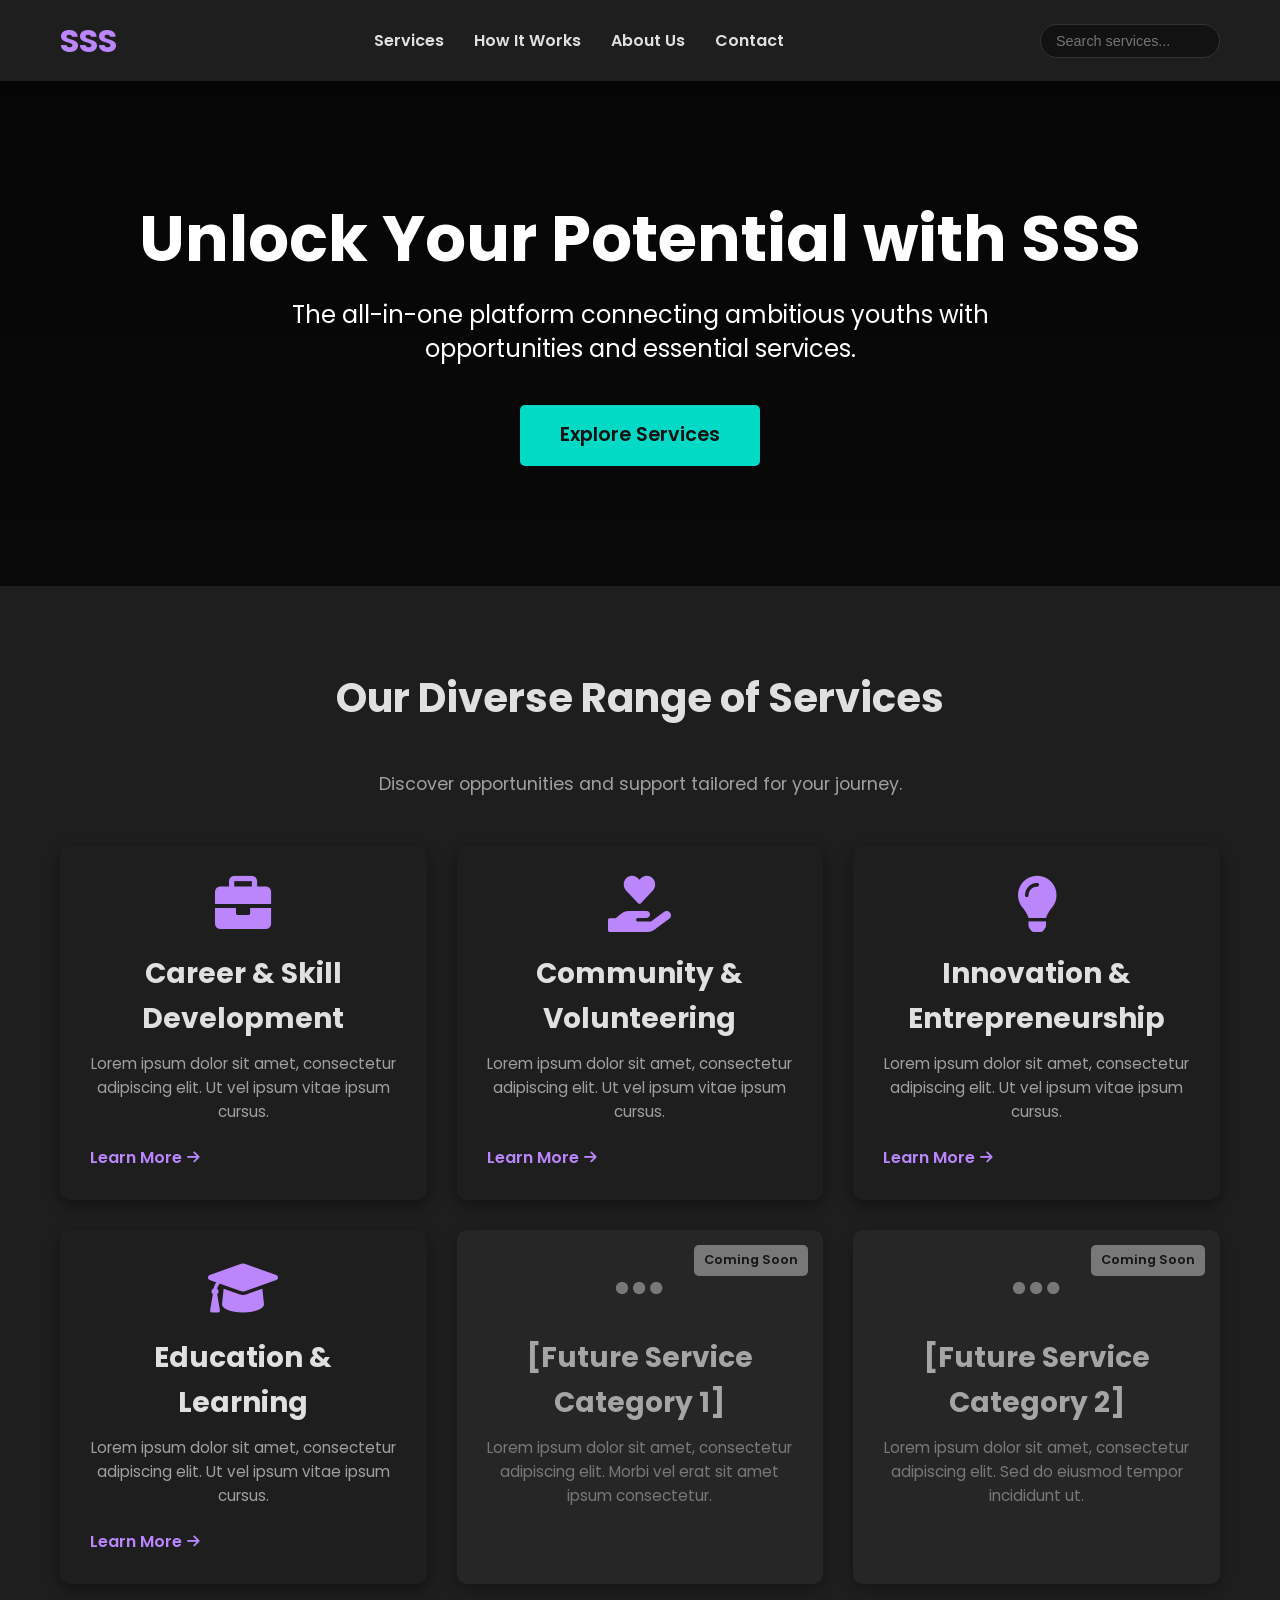
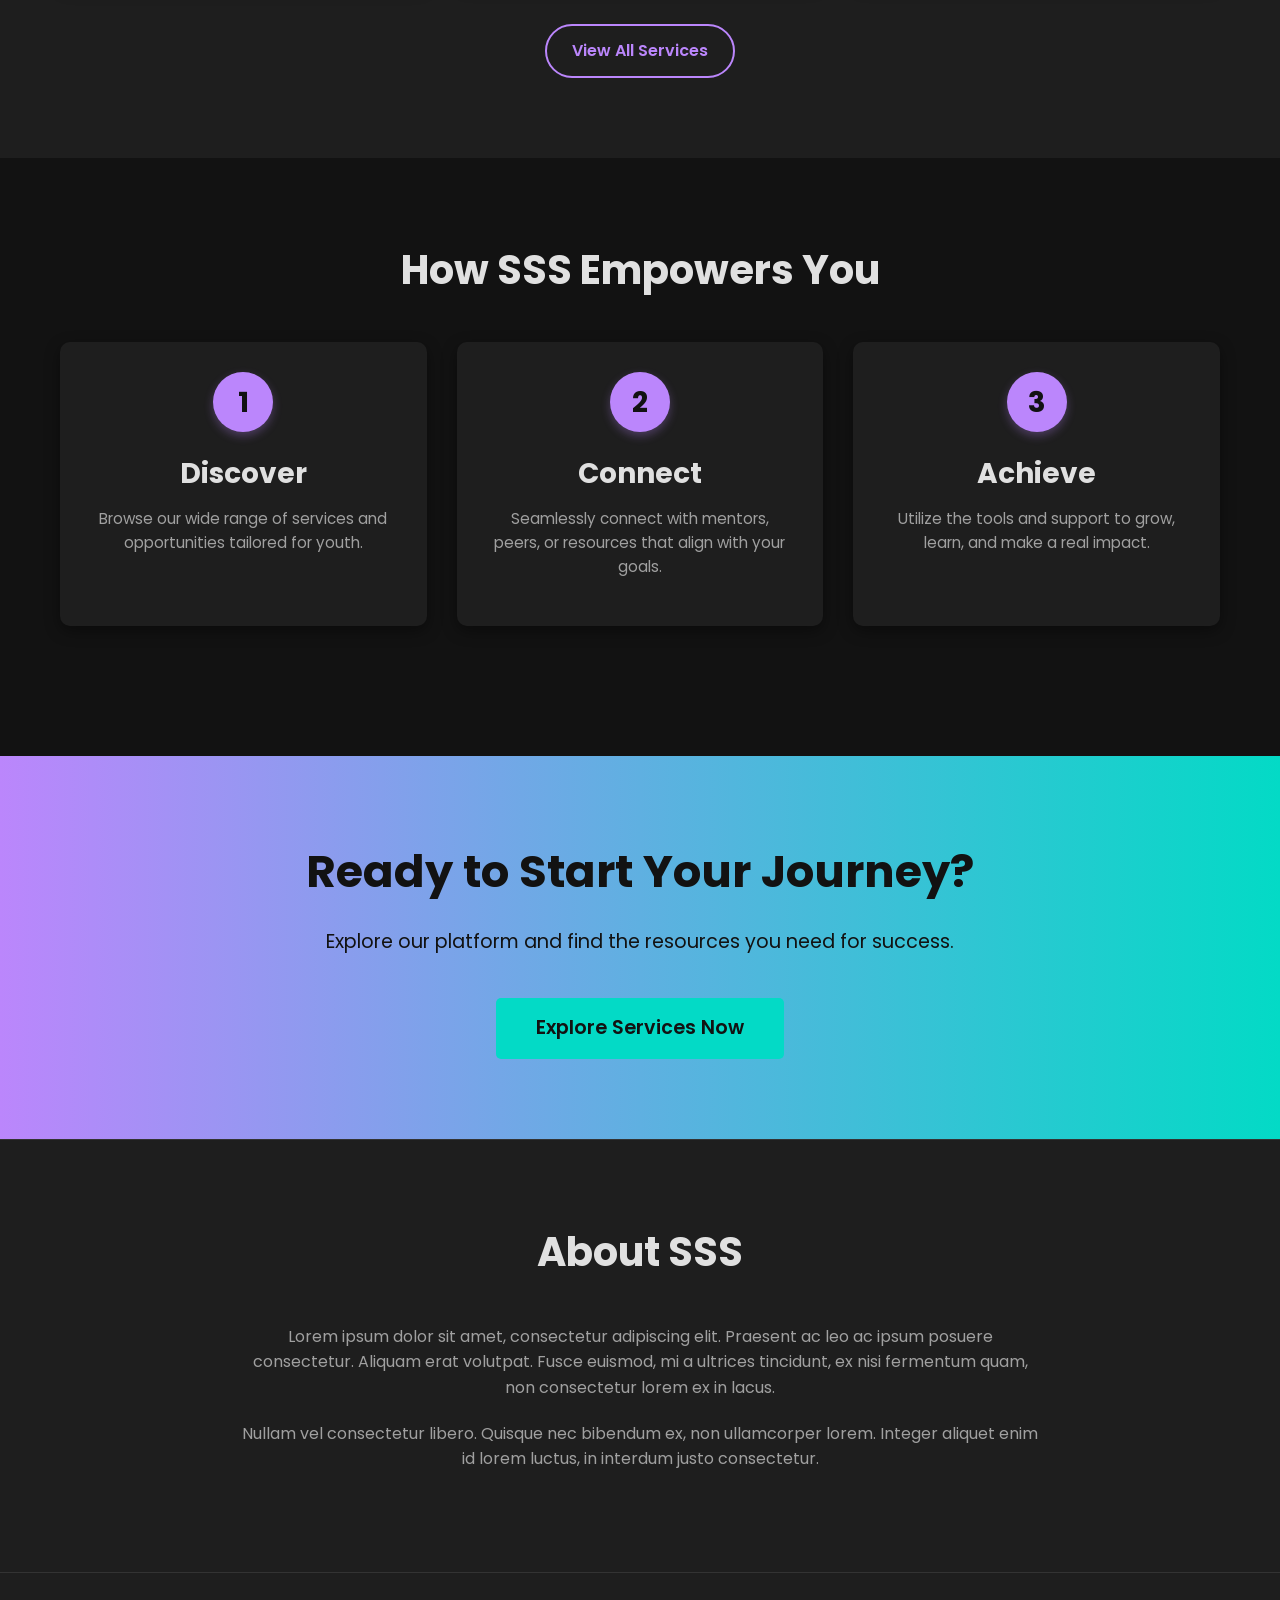
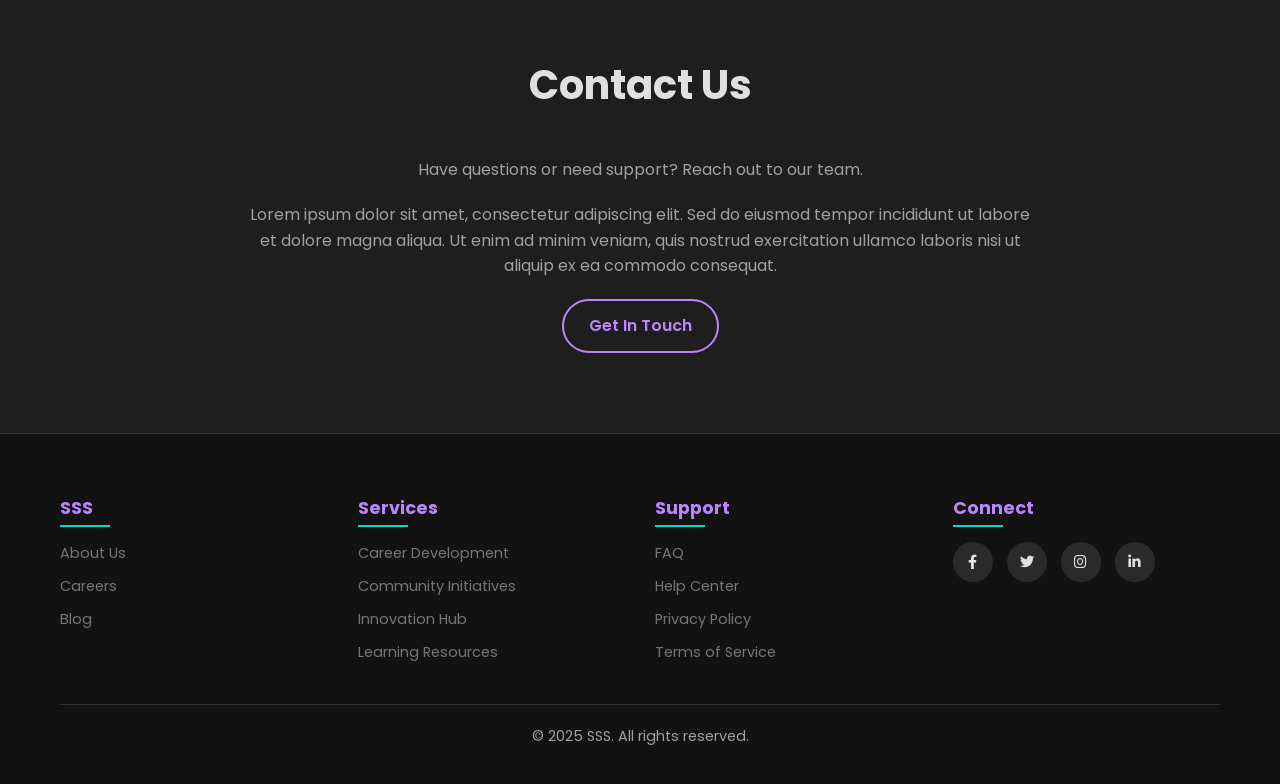
==== docs/index.html @ dde9b0d3 "Update index.html" ====
<!DOCTYPE html>
<html lang="en">
<head>
    <meta charset="UTF-8">
    <meta name="viewport" content="width=device-width, initial-scale=1.0">
    <title>SSS - Empowering Youth, One Service at a Time</title>
    <link href="https://fonts.googleapis.com/css2?family=Poppins:wght@300;400;600;700&display=swap" rel="stylesheet">
    <link rel="stylesheet" href="https://cdnjs.cloudflare.com/ajax/libs/font-awesome/6.0.0-beta3/css/all.min.css">
 
    <style>
   /* Basic Resets & Typography */
:root {
    /* Dark Theme Colors */
    --primary-color: #bb86fc; /* A vibrant, light purple for accents/interactivity */
    --secondary-color: #03dac6; /* A contrasting teal for secondary accents */
    --background-color: #121212; /* Very dark grey for background */
    --surface-color: #1e1e1e;   /* Slightly lighter dark grey for cards/sections */
    --text-color: #e0e0e0;     /* Light grey for main text */
    --light-text-color: #a0a0a0; /* Muted grey for secondary text */
    --border-color: #333333;    /* Darker grey for borders */
    --shadow-color: rgba(0, 0, 0, 0.4); /* More pronounced shadow on dark background */
    --white-color: #ffffff;    /* Pure white (used sparingly for contrast) */

    --hover-effect: translateY(-3px);
}

* {
    margin: 0;
    padding: 0;
    box-sizing: border-box;
}

body {
    font-family: 'Poppins', sans-serif;
    line-height: 1.6;
    color: var(--text-color);
    background-color: var(--background-color);
    overflow-x: hidden; /* Prevent horizontal scroll */
}

.container {
    max-width: 1200px;
    margin: 0 auto;
    padding: 0 20px;
}

a {
    text-decoration: none;
    color: var(--primary-color);
    transition: color 0.3s ease;
}

a:hover {
    color: var(--secondary-color);
}

ul {
    list-style: none;
}

h1, h2, h3 {
    margin-bottom: 1rem;
    font-weight: 700;
}

h1 {
    font-size: 3.5rem;
    line-height: 1.2;
    color: var(--white-color); /* Hero title remains white for strong contrast */
}

h2 {
    font-size: 2.5rem;
    text-align: center;
    margin-bottom: 2.5rem;
    color: var(--text-color);
}

h3 {
    font-size: 1.75rem;
}

p {
    margin-bottom: 1rem;
}

.section-description {
    text-align: center;
    max-width: 700px;
    margin: 0 auto 3rem auto;
    color: var(--light-text-color);
    font-size: 1.1rem;
}

.text-center {
    text-align: center;
}

/* Buttons */
.btn {
    display: inline-block;
    padding: 12px 25px;
    border-radius: 50px;
    font-weight: 600;
    text-align: center;
    transition: all 0.3s ease;
    cursor: pointer;
    border: none;
}

.btn-primary {
    background-color: var(--primary-color);
    color: var(--background-color); /* Text should be dark on primary */
}

.btn-primary:hover {
    background-color: #a46de5; /* Slightly darker primary on hover */
    color: var(--background-color);
}

.btn-secondary {
    background-color: transparent; /* Transparent background */
    color: var(--primary-color);
    border: 2px solid var(--primary-color);
}

.btn-secondary:hover {
    background-color: var(--primary-color);
    color: var(--background-color);
}

.btn-hero {
    padding: 15px 40px;
    font-size: 1.2rem;
    background-color: var(--secondary-color); /* Use secondary accent for hero */
    color: var(--background-color);
    border-radius: 5px; /* Slightly less rounded for hero */
}

.btn-hero:hover {
    background-color: #02c3b0; /* Darker secondary on hover */
    color: var(--background-color);
}

/* Header */
.main-header {
    background-color: var(--surface-color); /* Dark surface for header */
    padding: 15px 0;
    box-shadow: 0 2px 10px var(--shadow-color);
    position: sticky;
    top: 0;
    z-index: 1000;
}

.main-header .container {
    display: flex;
    justify-content: space-between;
    align-items: center;
    flex-wrap: wrap; /* Allow wrapping for mobile */
}

.logo {
    font-size: 2rem;
    font-weight: 700;
    color: var(--primary-color);
}

.main-nav ul {
    display: flex;
    gap: 30px;
}

.main-nav a {
    color: var(--text-color);
    font-weight: 600;
    padding: 5px 0;
    position: relative;
}

.main-nav a::after {
    content: '';
    position: absolute;
    left: 0;
    bottom: -5px;
    width: 0;
    height: 2px;
    background-color: var(--primary-color);
    transition: width 0.3s ease;
}

.main-nav a:hover::after {
    width: 100%;
}

.header-actions {
    display: flex;
    align-items: center;
    gap: 15px;
}

.header-actions input[type="search"] {
    padding: 8px 15px;
    border: 1px solid var(--border-color);
    border-radius: 50px;
    font-size: 0.9rem;
    width: 180px;
    background-color: var(--background-color); /* Dark input background */
    color: var(--text-color); /* Light text color */
    transition: width 0.3s ease;
}

.header-actions input[type="search"]:focus {
    width: 220px;
    outline: none;
    border-color: var(--primary-color);
}

.menu-toggle {
    display: none; /* Hidden on desktop */
    background: none;
    border: none;
    font-size: 1.8rem;
    color: var(--text-color);
    cursor: pointer;
}

/* Hero Section */
.hero-section {
    /* Using darker gradient for dark theme */
    background: linear-gradient(rgba(0, 0, 0, 0.7), rgba(0, 0, 0, 0.5)), url('https://via.placeholder.com/1600x800/212121/e0e0e0?text=Empower+Youth') no-repeat center center/cover;
    color: var(--white-color);
    text-align: center;
    padding: 120px 20px;
    min-height: 500px;
    display: flex;
    align-items: center;
    justify-content: center;
}

.hero-section h1 {
    font-size: 4rem;
    margin-bottom: 20px;
}

.hero-section .tagline {
    font-size: 1.5rem;
    max-width: 800px;
    margin: 0 auto 40px auto;
    line-height: 1.4;
}

/* General Section Styling */
section {
    padding: 80px 0;
}

section:nth-child(even) {
    background-color: var(--surface-color); /* Use surface color for alternating sections */
}

/* Services Overview */
.services-overview .service-grid {
    display: grid;
    grid-template-columns: repeat(auto-fit, minmax(300px, 1fr));
    gap: 30px;
    margin-bottom: 40px;
}

.service-card {
    background-color: var(--surface-color); /* Card background */
    padding: 30px;
    border-radius: 10px;
    box-shadow: 0 5px 15px var(--shadow-color);
    text-align: center;
    transition: transform 0.3s ease, box-shadow 0.3s ease;
    display: flex;
    flex-direction: column;
    justify-content: space-between;
}

.service-card:hover {
    transform: var(--hover-effect);
    box-shadow: 0 8px 20px rgba(0, 0, 0, 0.6); /* Darker shadow on hover */
}

.service-icon {
    font-size: 3.5rem;
    color: var(--primary-color); /* Icons use primary color */
    margin-bottom: 20px;
}

.service-card h3 {
    margin-bottom: 10px;
    color: var(--text-color);
}

.service-card p {
    color: var(--light-text-color);
    font-size: 0.95rem;
    flex-grow: 1; /* Allows paragraphs to take equal space */
    margin-bottom: 20px;
}

.service-card .learn-more {
    font-weight: 600;
    display: inline-flex;
    align-items: center;
    gap: 5px;
}

.service-card .learn-more i {
    font-size: 0.9em;
    transition: transform 0.3s ease;
}

.service-card .learn-more:hover i {
    transform: translateX(5px);
}

.service-card.coming-soon {
    opacity: 0.7;
    background-color: #2a2a2a; /* Slightly different dark background for coming soon */
    position: relative;
    overflow: hidden;
}

.service-card.coming-soon .status {
    position: absolute;
    top: 15px;
    right: 15px;
    background-color: var(--light-text-color); /* Muted status color */
    color: var(--background-color);
    padding: 5px 10px;
    border-radius: 5px;
    font-size: 0.8rem;
    font-weight: 600;
}

.service-card.coming-soon .service-icon {
    color: var(--light-text-color); /* Muted icon for coming soon */
}

.service-card.coming-soon .learn-more {
    pointer-events: none; /* Disable click */
    opacity: 0.5;
}


/* How It Works */
.how-it-works .steps-grid {
    display: grid;
    grid-template-columns: repeat(auto-fit, minmax(280px, 1fr));
    gap: 30px;
    margin-top: 2rem;
}

.step-card {
    background-color: var(--surface-color); /* Card background */
    padding: 30px;
    border-radius: 10px;
    box-shadow: 0 5px 15px var(--shadow-color);
    text-align: center;
    transition: transform 0.3s ease;
}

.step-card:hover {
    transform: var(--hover-effect);
}

.step-number {
    width: 60px;
    height: 60px;
    background-color: var(--primary-color);
    color: var(--background-color); /* Number text is dark on primary */
    border-radius: 50%;
    display: flex;
    justify-content: center;
    align-items: center;
    font-size: 1.8rem;
    font-weight: 700;
    margin: 0 auto 20px auto;
    box-shadow: 0 4px 10px rgba(187, 134, 252, 0.3); /* Shadow based on primary color */
}

.step-card h3 {
    color: var(--text-color);
    margin-bottom: 10px;
}

.step-card p {
    color: var(--light-text-color);
    font-size: 0.95rem;
}

/* Call to Action Banner */
.call-to-action-banner {
    /* Gradient blend with primary and secondary accents */
    background: linear-gradient(to right, var(--primary-color), var(--secondary-color));
    color: var(--background-color); /* Text is dark on bright gradient */
    text-align: center;
    padding: 80px 20px;
    margin-top: 50px;
}

.call-to-action-banner h2 {
    color: var(--background-color); /* Headings are dark for contrast */
    font-size: 2.8rem;
    margin-bottom: 20px;
}

.call-to-action-banner p {
    font-size: 1.2rem;
    max-width: 700px;
    margin: 0 auto 40px auto;
}

/* Placeholder Sections */
.placeholder-section {
    padding: 80px 0;
    text-align: center;
    background-color: var(--surface-color); /* Use surface color for sections */
    border-top: 1px solid var(--border-color);
}

.placeholder-section h2 {
    color: var(--text-color);
}

.placeholder-section p {
    max-width: 800px;
    margin: 0 auto 20px auto;
    color: var(--light-text-color);
}

/* Footer */
.main-footer {
    background-color: var(--background-color); /* Dark background for footer */
    color: var(--light-text-color);
    padding: 60px 0 20px 0;
    font-size: 0.9rem;
    border-top: 1px solid var(--border-color);
}

.main-footer .footer-links {
    display: grid;
    grid-template-columns: repeat(auto-fit, minmax(200px, 1fr));
    gap: 30px;
    margin-bottom: 40px;
}

.footer-col h4 {
    font-size: 1.1rem;
    margin-bottom: 20px;
    color: var(--primary-color); /* Footer headings use primary color */
    position: relative;
}

.footer-col h4::before {
    content: '';
    position: absolute;
    left: 0;
    bottom: -5px;
    height: 2px;
    width: 50px;
    background-color: var(--secondary-color); /* Underline uses secondary color */
}

.footer-col ul li:not(:last-child) {
    margin-bottom: 10px;
}

.footer-col ul a {
    color: var(--light-text-color);
    opacity: 0.7;
    transition: opacity 0.3s ease;
}

.footer-col ul a:hover {
    opacity: 1;
    color: var(--primary-color); /* Links light up on hover */
}

.social-icons a {
    display: inline-block;
    width: 40px;
    height: 40px;
    background-color: rgba(255, 255, 255, 0.1); /* Subtle transparent background */
    margin: 0 10px 10px 0;
    text-align: center;
    line-height: 40px;
    border-radius: 50%;
    color: var(--text-color);
    transition: all 0.3s ease;
}

.social-icons a:hover {
    background-color: var(--primary-color); /* Primary color on social icon hover */
    color: var(--background-color);
}

.footer-bottom {
    text-align: center;
    padding-top: 20px;
    border-top: 1px solid var(--border-color);
    color: var(--light-text-color);
}

/* --- LOADER AND LAZY LOADING CSS --- */

/* Loader Overlay */
#loader-overlay {
    position: fixed;
    top: 0;
    left: 0;
    width: 100%;
    height: 100%;
    background-color: var(--background-color); /* Loader background matches site background */
    display: flex;
    justify-content: center;
    align-items: center;
    z-index: 9999; /* Ensure it's on top of everything */
    transition: opacity 0.5s ease-out, visibility 0.5s ease-out;
    opacity: 1;
    visibility: visible;
}

#loader-overlay.hidden {
    opacity: 0;
    visibility: hidden;
    pointer-events: none; /* Allows clicks through once hidden */
}

/* Loader Animation (Spinner) */
.spinner {
    border: 8px solid rgba(255, 255, 255, 0.1); /* Lighter border for dark theme */
    border-left-color: var(--primary-color); /* Use primary color for spinner */
    border-radius: 50%;
    width: 60px;
    height: 60px;
    animation: spin 1.2s linear infinite;
}

@keyframes spin {
    0% { transform: rotate(0deg); }
    100% { transform: rotate(360deg); }
}

/* Initial Hide for Content (revealed by JS after loader) */
body.loading #main-content {
    opacity: 0;
    transition: opacity 0.5s ease-in;
}

body:not(.loading) #main-content {
    opacity: 1;
}

/* Lazy Load Styling for Images (if you add images later) */
img:not(.lazy-loaded) {
    filter: blur(5px) brightness(0.7); /* Optional: blur and slightly dim for dark theme */
    transition: filter 0.5s ease-in;
}

img.lazy-loaded {
    filter: blur(0) brightness(1);
}

/* --- GOOD ANIMATIONS --- */

/* 1. Subtle Fade-In on Scroll (or when element appears) */
.fade-in-element {
    opacity: 0;
    transform: translateY(20px);
    transition: opacity 0.6s ease-out, transform 0.6s ease-out;
}

.fade-in-element.fade-in-visible {
    opacity: 1;
    transform: translateY(0);
}

/* 2. Button Hover Effect (Slight Pop/Scale) */
.btn {
    transition: transform 0.2s ease-out, box-shadow 0.2s ease-out;
}

.btn:hover {
    transform: translateY(-2px) scale(1.02); /* Lifts slightly and scales a bit */
    box-shadow: 0 4px 8px var(--shadow-color); /* Uses theme shadow */
}

/* 3. Card Hover Effect (Lift and Shadow) */
.service-card, .step-card {
    transition: transform 0.3s ease-out, box-shadow 0.3s ease-out;
}

.service-card:hover, .step-card:hover {
    transform: translateY(-5px); /* Lifts the card up */
    box-shadow: 0 10px 20px rgba(0, 0, 0, 0.6); /* More pronounced shadow */
}

/* 4. Text Highlight/Underline on Hover for Nav Links */
.main-nav a {
    position: relative; /* Needed for pseudo-elements */
    overflow: hidden; /* Ensures the underline grows from the inside */
    transition: color 0.3s ease; /* Smooth color change on hover */
}

.main-nav a::after {
    content: '';
    position: absolute;
    bottom: -2px; /* Position below the text */
    left: 0;
    width: 100%; /* Initially spans the full width */
    height: 2px;
    background-color: var(--primary-color);
    transform: scaleX(0); /* Start scaled to 0 (hidden) */
    transform-origin: bottom right; /* Grow from right to left */
    transition: transform 0.3s ease-out; /* Animate the transform */
}

.main-nav a:hover::after {
    transform: scaleX(1); /* Scale to 1 (full width) */
    transform-origin: bottom left; /* Grow from left to right on hover */
}

/* 5. Icon Pulse/Bounce (for attention-grabbing icons) */
@keyframes pulse {
    0% { transform: scale(1); }
    50% { transform: scale(1.05); } /* Slightly enlarge */
    100% { transform: scale(1); }
}

.icon-pulse {
    animation: pulse 2s infinite ease-in-out; /* Continuous pulse */
}

/* 6. Background Gradient Animation (for banners or hero sections) */
.animated-gradient-bg {
    background: linear-gradient(135deg, var(--primary-color), var(--secondary-color), #6f42c1); /* Using theme colors */
    background-size: 400% 400%; /* Makes the gradient larger than the element */
    animation: gradientShift 15s ease infinite alternate; /* Animates the background position */
}

@keyframes gradientShift {
    0% { background-position: 0% 50%; }
    50% { background-position: 100% 50%; }
    100% { background-position: 0% 50%; }
}

/* 7. Shaking Input Field (for validation feedback) */
@keyframes shake {
    0%, 100% { transform: translateX(0); }
    10%, 30%, 50%, 70%, 90% { transform: translateX(-5px); }
    20%, 40%, 60%, 80% { transform: translateX(5px); }
}

.input-error-shake {
    animation: shake 0.5s ease-in-out;
    border-color: #cf6679 !important; /* A common error color for dark themes */
}

/* 8. Spinner Variations (if you need other loaders) */
@keyframes rotating-square {
    0% { transform: rotate(0deg) scale(1); border-radius: 0; }
    50% { transform: rotate(180deg) scale(1.2); border-radius: 50%; }
    100% { transform: rotate(360deg) scale(1); border-radius: 0; }
}

.rotating-square-loader {
    width: 50px;
    height: 50px;
    background-color: var(--primary-color);
    animation: rotating-square 2s infinite ease-in-out;
}

/* 9. Keyframe for Scroll-Triggered Text Animation (Word/Letter by Letter) */
@keyframes textRevealUp {
    0% {
        opacity: 0;
        transform: translateY(20px);
    }
    100% {
        opacity: 1;
        transform: translateY(0);
    }
}

.section-title.animated-title {
    animation: textRevealUp 0.8s ease-out forwards;
}

/* Responsive Design */
@media (max-width: 992px) {
    .main-nav ul {
        gap: 20px;
    }
    .hero-section h1 {
        font-size: 3rem;
    }
    .hero-section .tagline {
        font-size: 1.3rem;
    }
    h2 {
        font-size: 2rem;
    }
    .service-card, .step-card {
        padding: 25px;
    }
    .service-icon {
        font-size: 3rem;
    }
    .step-number {
        width: 50px;
        height: 50px;
        font-size: 1.5rem;
    }
}

@media (max-width: 768px) {
    .main-header .container {
        flex-wrap: nowrap;
        justify-content: space-between;
    }
    .main-nav {
        display: none; /* Hide by default on mobile */
        flex-direction: column;
        width: 100%;
        position: absolute;
        top: 80px; /* Adjust based on header height */
        left: 0;
        background-color: var(--surface-color); /* Dark surface for mobile nav */
        box-shadow: 0 5px 10px var(--shadow-color);
        padding: 20px;
        text-align: center;
        z-index: 999;
    }
    .main-nav.active {
        display: flex; /* Show when active */
    }
    .main-nav ul {
        flex-direction: column;
        gap: 15px;
    }
    .main-nav a {
        padding: 10px 0;
        border-bottom: 1px solid var(--border-color);
    }
    .main-nav a:last-child {
        border-bottom: none;
    }
    .main-nav a::after {
        display: none; /* Hide hover effect on mobile */
    }

    .header-actions { /* These are now just for the search bar on mobile */
        display: none; /* Hide by default on mobile */
        flex-direction: column;
        width: 100%;
        position: absolute;
        top: calc(80px + 20px); /* Below main nav if active */
        left: 0;
        background-color: var(--surface-color); /* Dark surface for mobile search */
        box-shadow: 0 5px 10px var(--shadow-color);
        padding: 20px;
        text-align: center;
        gap: 10px;
        z-index: 998;
    }
    .header-actions.active {
        display: flex; /* Show when active */
    }
    .header-actions input[type="search"] {
        width: 90%;
        margin-bottom: 0; /* No margin if only search bar */
    }
    .menu-toggle {
        display: block; /* Show menu toggle button */
    }

    .hero-section {
        padding: 80px 20px;
    }
    .hero-section h1 {
        font-size: 2.5rem;
    }
    .hero-section .tagline {
        font-size: 1.1rem;
    }
    h2 {
        font-size: 1.8rem;
    }
    section {
        padding: 60px 0;
    }
    .footer-links {
        grid-template-columns: 1fr;
        text-align: center;
    }
    .footer-col h4::before {
        left: 50%;
        transform: translateX(-50%);
    }
    .social-icons {
        justify-content: center;
        display: flex;
    }
}

@media (max-width: 480px) {
    .hero-section h1 {
        font-size: 2rem;
    }
    .hero-section .tagline {
        font-size: 1rem;
    }
    .btn-hero {
        padding: 12px 30px;
        font-size: 1rem;
    }
    h2 {
        font-size: 1.5rem;
    }
    .service-grid {
        grid-template-columns: 1fr;
    }
    .steps-grid {
        grid-template-columns: 1fr;
    }
    .call-to-action-banner h2 {
        font-size: 2rem;
    }
    .call-to-action-banner p {
        font-size: 1rem;
    }
}

/* Accessibility: Reduce motion for users who prefer it */
@media (prefers-reduced-motion: reduce) {
    .fade-in-element,
    .btn,
    .service-card,
    .step-card,
    .main-nav a::after,
    .icon-pulse,
    .animated-gradient-bg,
    .rotating-square-loader {
        animation: none !important;
        transition: none !important;
        transform: none !important;
        opacity: 1 !important;
    }

    #loader-overlay {
        transition: none !important;
        opacity: 0 !important;
        visibility: hidden !important;
    }

    .fade-in-element {
        opacity: 1;
        transform: translateY(0);
    }
}
</style> 
</head>
<body>
    <header class="main-header">
        <div class="container">
            <div class="logo">SSS</div>
            <nav class="main-nav">
                <ul>
                    <li><a href="#services">Services</a></li>
                    <li><a href="#how-it-works">How It Works</a></li>
                    <li><a href="#about">About Us</a></li>
                    <li><a href="#contact">Contact</a></li>
                </ul>
            </nav>
            <div class="header-actions">
                <input type="search" placeholder="Search services...">
            </div>
            <button class="menu-toggle" aria-label="Toggle navigation">
                <i class="fas fa-bars"></i>
            </button>
        </div>
    </header>

    <main>
        <section class="hero-section">
            <div class="container">
                <h1>Unlock Your Potential with SSS</h1>
                <p class="tagline">The all-in-one platform connecting ambitious youths with opportunities and essential services.</p>
                <a href="#services" class="btn btn-hero">Explore Services</a>
            </div>
        </section>

        <section id="services" class="services-overview">
            <div class="container">
                <h2>Our Diverse Range of Services</h2>
                <p class="section-description">Discover opportunities and support tailored for your journey.</p>
                <div class="service-grid">
                    <div class="service-card">
                        <i class="fas fa-briefcase service-icon"></i>
                        <h3>Career & Skill Development</h3>
                        <p>Lorem ipsum dolor sit amet, consectetur adipiscing elit. Ut vel ipsum vitae ipsum cursus.</p>
                        <a href="#" class="learn-more">Learn More <i class="fas fa-arrow-right"></i></a>
                    </div>
                    <div class="service-card">
                        <i class="fas fa-hand-holding-heart service-icon"></i>
                        <h3>Community & Volunteering</h3>
                        <p>Lorem ipsum dolor sit amet, consectetur adipiscing elit. Ut vel ipsum vitae ipsum cursus.</p>
                        <a href="#" class="learn-more">Learn More <i class="fas fa-arrow-right"></i></a>
                    </div>
                    <div class="service-card">
                        <i class="fas fa-lightbulb service-icon"></i>
                        <h3>Innovation & Entrepreneurship</h3>
                        <p>Lorem ipsum dolor sit amet, consectetur adipiscing elit. Ut vel ipsum vitae ipsum cursus.</p>
                        <a href="#" class="learn-more">Learn More <i class="fas fa-arrow-right"></i></a>
                    </div>
                    <div class="service-card">
                        <i class="fas fa-graduation-cap service-icon"></i>
                        <h3>Education & Learning</h3>
                        <p>Lorem ipsum dolor sit amet, consectetur adipiscing elit. Ut vel ipsum vitae ipsum cursus.</p>
                        <a href="#" class="learn-more">Learn More <i class="fas fa-arrow-right"></i></a>
                    </div>
                    <div class="service-card coming-soon">
                        <i class="fas fa-ellipsis-h service-icon"></i>
                        <h3>[Future Service Category 1]</h3>
                        <p>Lorem ipsum dolor sit amet, consectetur adipiscing elit. Morbi vel erat sit amet ipsum consectetur.</p>
                        <span class="status">Coming Soon</span>
                    </div>
                    <div class="service-card coming-soon">
                        <i class="fas fa-ellipsis-h service-icon"></i>
                        <h3>[Future Service Category 2]</h3>
                        <p>Lorem ipsum dolor sit amet, consectetur adipiscing elit. Sed do eiusmod tempor incididunt ut.</p>
                        <span class="status">Coming Soon</span>
                    </div>
                </div>
                <div class="text-center">
                    <a href="#" class="btn btn-secondary">View All Services</a>
                </div>
            </div>
        </section>

        <section id="how-it-works" class="how-it-works">
            <div class="container">
                <h2>How SSS Empowers You</h2>
                <div class="steps-grid">
                    <div class="step-card">
                        <div class="step-number">1</div>
                        <h3>Discover</h3>
                        <p>Browse our wide range of services and opportunities tailored for youth.</p>
                    </div>
                    <div class="step-card">
                        <div class="step-number">2</div>
                        <h3>Connect</h3>
                        <p>Seamlessly connect with mentors, peers, or resources that align with your goals.</p>
                    </div>
                    <div class="step-card">
                        <div class="step-number">3</div>
                        <h3>Achieve</h3>
                        <p>Utilize the tools and support to grow, learn, and make a real impact.</p>
                    </div>
                </div>
            </div>
        </section>

        <section class="call-to-action-banner">
            <div class="container">
                <h2>Ready to Start Your Journey?</h2>
                <p>Explore our platform and find the resources you need for success.</p>
                <a href="#services" class="btn btn-hero">Explore Services Now</a>
            </div>
        </section>

        <section id="about" class="placeholder-section">
            <div class="container">
                <h2>About SSS</h2>
                <p>Lorem ipsum dolor sit amet, consectetur adipiscing elit. Praesent ac leo ac ipsum posuere consectetur. Aliquam erat volutpat. Fusce euismod, mi a ultrices tincidunt, ex nisi fermentum quam, non consectetur lorem ex in lacus.</p>
                <p>Nullam vel consectetur libero. Quisque nec bibendum ex, non ullamcorper lorem. Integer aliquet enim id lorem luctus, in interdum justo consectetur.</p>
            </div>
        </section>

        <section id="contact" class="placeholder-section">
            <div class="container">
                <h2>Contact Us</h2>
                <p>Have questions or need support? Reach out to our team.</p>
                <p>Lorem ipsum dolor sit amet, consectetur adipiscing elit. Sed do eiusmod tempor incididunt ut labore et dolore magna aliqua. Ut enim ad minim veniam, quis nostrud exercitation ullamco laboris nisi ut aliquip ex ea commodo consequat.</p>
                <a href="#" class="btn btn-secondary">Get In Touch</a>
            </div>
        </section>

    </main>

    <footer class="main-footer">
        <div class="container">
            <div class="footer-links">
                <div class="footer-col">
                    <h4>SSS</h4>
                    <ul>
                        <li><a href="#">About Us</a></li>
                        <li><a href="#">Careers</a></li>
                        <li><a href="#">Blog</a></li>
                    </ul>
                </div>
                <div class="footer-col">
                    <h4>Services</h4>
                    <ul>
                        <li><a href="#">Career Development</a></li>
                        <li><a href="#">Community Initiatives</a></li>
                        <li><a href="#">Innovation Hub</a></li>
                        <li><a href="#">Learning Resources</a></li>
                    </ul>
                </div>
                <div class="footer-col">
                    <h4>Support</h4>
                    <ul>
                        <li><a href="#">FAQ</a></li>
                        <li><a href="#">Help Center</a></li>
                        <li><a href="#">Privacy Policy</a></li>
                        <li><a href="#">Terms of Service</a></li>
                    </ul>
                </div>
                <div class="footer-col">
                    <h4>Connect</h4>
                    <div class="social-icons">
                        <a href="#"><i class="fab fa-facebook-f"></i></a>
                        <a href="#"><i class="fab fa-twitter"></i></a>
                        <a href="#"><i class="fab fa-instagram"></i></a>
                        <a href="#"><i class="fab fa-linkedin-in"></i></a>
                    </div>
                </div>
            </div>
            <div class="footer-bottom">
                <p>&copy; 2025 SSS. All rights reserved.</p>
            </div>
        </div>
    </footer>

 <script>
        // --- JAVASCRIPT FOR LOADER AND LAZY LOADING ---

        // 1. Loader Logic
        window.addEventListener('load', () => {
            const loaderOverlay = document.getElementById('loader-overlay');
            const mainContent = document.getElementById('main-content');
            const body = document.body;

            // Simulate a minimum load time for effect (remove in production if not needed)
            setTimeout(() => {
                loaderOverlay.classList.add('hidden'); // Fade out loader
                body.classList.remove('loading'); // Allow main content to become visible
                // Optional: Remove loader from DOM after transition
                loaderOverlay.addEventListener('transitionend', () => {
                    loaderOverlay.remove();
                }, { once: true });
            }, 500); // Adjust this delay as needed (e.g., 500ms = 0.5 seconds)
        });

        // 2. Lazy Loading for Images (Example)
        // If you add images, give them a 'data-src' attribute instead of 'src'
        // and add the 'lazy' class.
        // Example: <img class="lazy" data-src="path/to/image.jpg" alt="Description">
        document.addEventListener("DOMContentLoaded", function() {
            const lazyImages = document.querySelectorAll('img.lazy');

            if ('IntersectionObserver' in window) {
                let lazyImageObserver = new IntersectionObserver(function(entries, observer) {
                    entries.forEach(function(entry) {
                        if (entry.isIntersecting) {
                            let lazyImage = entry.target;
                            lazyImage.src = lazyImage.dataset.src;
                            lazyImage.removeAttribute('data-src'); // Clean up
                            lazyImage.classList.add('lazy-loaded');
                            lazyImageObserver.unobserve(lazyImage);
                        }
                    });
                });

                lazyImages.forEach(function(lazyImage) {
                    lazyImageObserver.observe(lazyImage);
                });
            } else {
                // Fallback for browsers that don't support IntersectionObserver
                // Load all lazy images immediately
                lazyImages.forEach(function(lazyImage) {
                    lazyImage.src = lazyImage.dataset.src;
                    lazyImage.classList.add('lazy-loaded');
                });
            }
        });


        // 3. Simple JavaScript for mobile menu toggle (existing)
        const menuToggle = document.querySelector('.menu-toggle');
        const mainNav = document.querySelector('.main-nav');
        const headerActions = document.querySelector('.header-actions');

        menuToggle.addEventListener('click', () => {
            mainNav.classList.toggle('active');
            headerActions.classList.toggle('active');
        });
    </script>
</body>
</html>
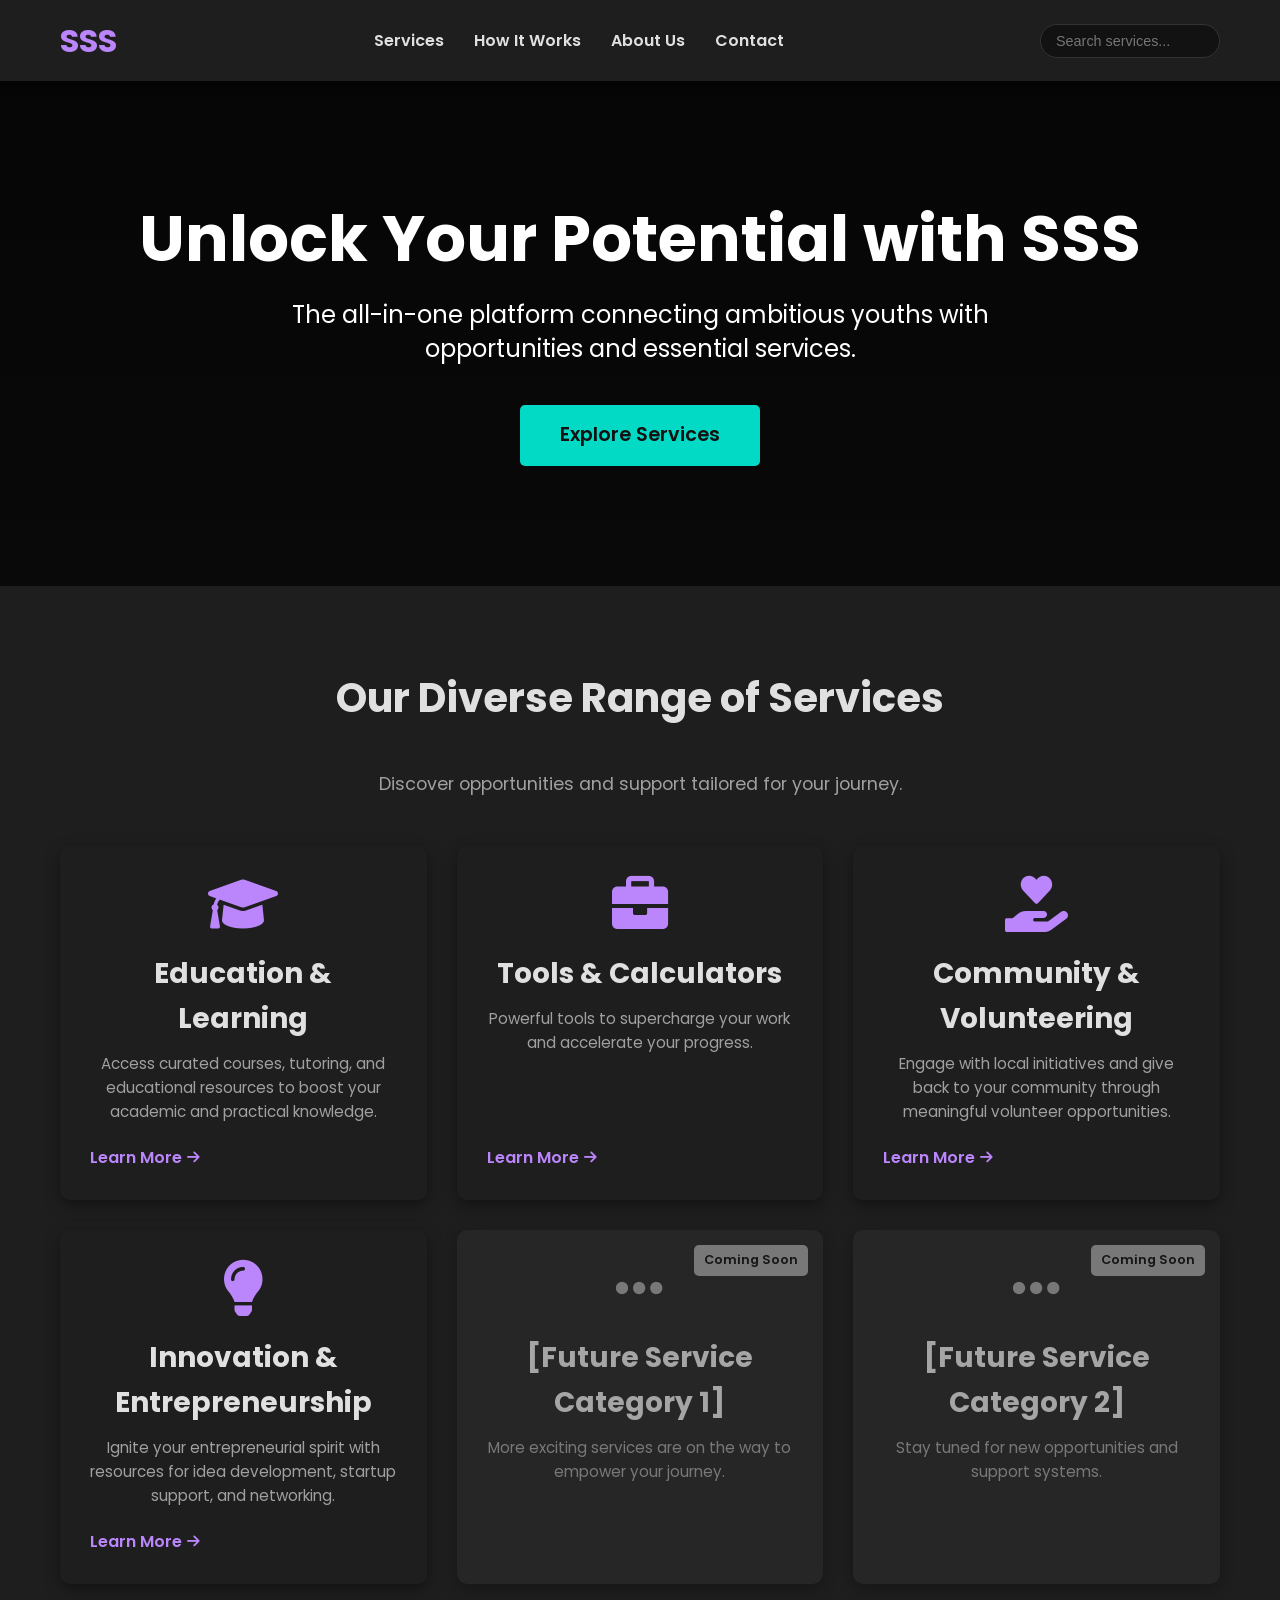
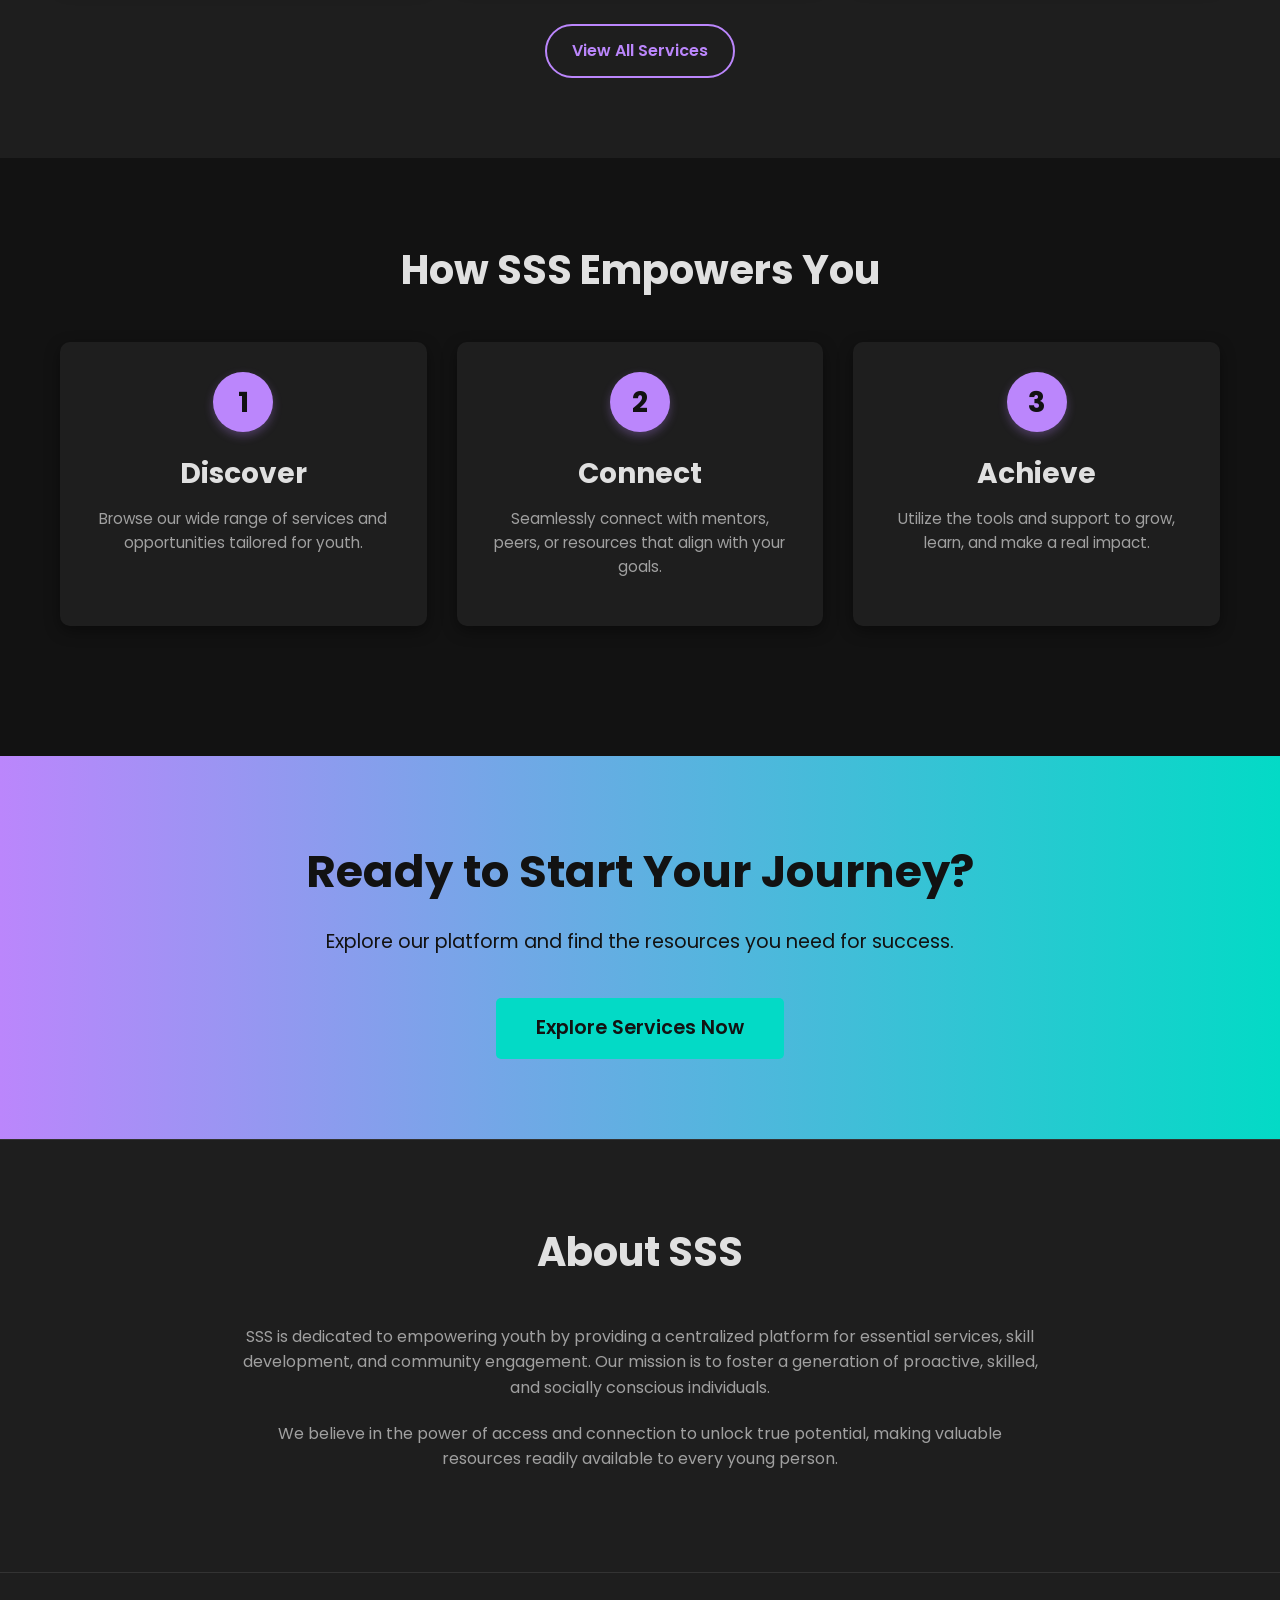
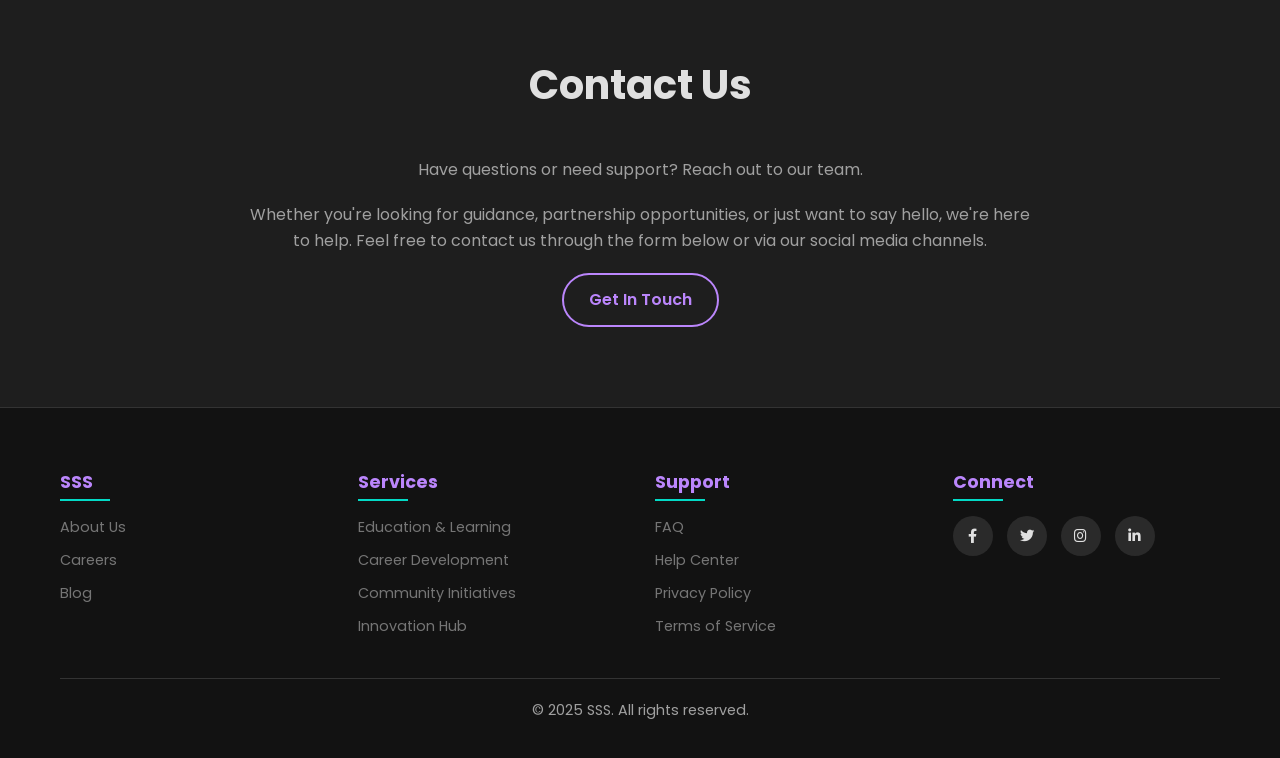
==== commit 58205507: "Add files via upload" ====
--- a/docs/index.html
+++ b/docs/index.html
@@ -1,1105 +1,1140 @@
-<!DOCTYPE html>
-<html lang="en">
-<head>
-    <meta charset="UTF-8">
-    <meta name="viewport" content="width=device-width, initial-scale=1.0">
-    <title>SSS - Empowering Youth, One Service at a Time</title>
-    <link href="https://fonts.googleapis.com/css2?family=Poppins:wght@300;400;600;700&display=swap" rel="stylesheet">
-    <link rel="stylesheet" href="https://cdnjs.cloudflare.com/ajax/libs/font-awesome/6.0.0-beta3/css/all.min.css">
- 
-    <style>
-   /* Basic Resets & Typography */
-:root {
-    /* Dark Theme Colors */
-    --primary-color: #bb86fc; /* A vibrant, light purple for accents/interactivity */
-    --secondary-color: #03dac6; /* A contrasting teal for secondary accents */
-    --background-color: #121212; /* Very dark grey for background */
-    --surface-color: #1e1e1e;   /* Slightly lighter dark grey for cards/sections */
-    --text-color: #e0e0e0;     /* Light grey for main text */
-    --light-text-color: #a0a0a0; /* Muted grey for secondary text */
-    --border-color: #333333;    /* Darker grey for borders */
-    --shadow-color: rgba(0, 0, 0, 0.4); /* More pronounced shadow on dark background */
-    --white-color: #ffffff;    /* Pure white (used sparingly for contrast) */
-
-    --hover-effect: translateY(-3px);
-}
-
-* {
-    margin: 0;
-    padding: 0;
-    box-sizing: border-box;
-}
-
-body {
-    font-family: 'Poppins', sans-serif;
-    line-height: 1.6;
-    color: var(--text-color);
-    background-color: var(--background-color);
-    overflow-x: hidden; /* Prevent horizontal scroll */
-}
-
-.container {
-    max-width: 1200px;
-    margin: 0 auto;
-    padding: 0 20px;
-}
-
-a {
-    text-decoration: none;
-    color: var(--primary-color);
-    transition: color 0.3s ease;
-}
-
-a:hover {
-    color: var(--secondary-color);
-}
-
-ul {
-    list-style: none;
-}
-
-h1, h2, h3 {
-    margin-bottom: 1rem;
-    font-weight: 700;
-}
-
-h1 {
-    font-size: 3.5rem;
-    line-height: 1.2;
-    color: var(--white-color); /* Hero title remains white for strong contrast */
-}
-
-h2 {
-    font-size: 2.5rem;
-    text-align: center;
-    margin-bottom: 2.5rem;
-    color: var(--text-color);
-}
-
-h3 {
-    font-size: 1.75rem;
-}
-
-p {
-    margin-bottom: 1rem;
-}
-
-.section-description {
-    text-align: center;
-    max-width: 700px;
-    margin: 0 auto 3rem auto;
-    color: var(--light-text-color);
-    font-size: 1.1rem;
-}
-
-.text-center {
-    text-align: center;
-}
-
-/* Buttons */
-.btn {
-    display: inline-block;
-    padding: 12px 25px;
-    border-radius: 50px;
-    font-weight: 600;
-    text-align: center;
-    transition: all 0.3s ease;
-    cursor: pointer;
-    border: none;
-}
-
-.btn-primary {
-    background-color: var(--primary-color);
-    color: var(--background-color); /* Text should be dark on primary */
-}
-
-.btn-primary:hover {
-    background-color: #a46de5; /* Slightly darker primary on hover */
-    color: var(--background-color);
-}
-
-.btn-secondary {
-    background-color: transparent; /* Transparent background */
-    color: var(--primary-color);
-    border: 2px solid var(--primary-color);
-}
-
-.btn-secondary:hover {
-    background-color: var(--primary-color);
-    color: var(--background-color);
-}
-
-.btn-hero {
-    padding: 15px 40px;
-    font-size: 1.2rem;
-    background-color: var(--secondary-color); /* Use secondary accent for hero */
-    color: var(--background-color);
-    border-radius: 5px; /* Slightly less rounded for hero */
-}
-
-.btn-hero:hover {
-    background-color: #02c3b0; /* Darker secondary on hover */
-    color: var(--background-color);
-}
-
-/* Header */
-.main-header {
-    background-color: var(--surface-color); /* Dark surface for header */
-    padding: 15px 0;
-    box-shadow: 0 2px 10px var(--shadow-color);
-    position: sticky;
-    top: 0;
-    z-index: 1000;
-}
-
-.main-header .container {
-    display: flex;
-    justify-content: space-between;
-    align-items: center;
-    flex-wrap: wrap; /* Allow wrapping for mobile */
-}
-
-.logo {
-    font-size: 2rem;
-    font-weight: 700;
-    color: var(--primary-color);
-}
-
-.main-nav ul {
-    display: flex;
-    gap: 30px;
-}
-
-.main-nav a {
-    color: var(--text-color);
-    font-weight: 600;
-    padding: 5px 0;
-    position: relative;
-}
-
-.main-nav a::after {
-    content: '';
-    position: absolute;
-    left: 0;
-    bottom: -5px;
-    width: 0;
-    height: 2px;
-    background-color: var(--primary-color);
-    transition: width 0.3s ease;
-}
-
-.main-nav a:hover::after {
-    width: 100%;
-}
-
-.header-actions {
-    display: flex;
-    align-items: center;
-    gap: 15px;
-}
-
-.header-actions input[type="search"] {
-    padding: 8px 15px;
-    border: 1px solid var(--border-color);
-    border-radius: 50px;
-    font-size: 0.9rem;
-    width: 180px;
-    background-color: var(--background-color); /* Dark input background */
-    color: var(--text-color); /* Light text color */
-    transition: width 0.3s ease;
-}
-
-.header-actions input[type="search"]:focus {
-    width: 220px;
-    outline: none;
-    border-color: var(--primary-color);
-}
-
-.menu-toggle {
-    display: none; /* Hidden on desktop */
-    background: none;
-    border: none;
-    font-size: 1.8rem;
-    color: var(--text-color);
-    cursor: pointer;
-}
-
-/* Hero Section */
-.hero-section {
-    /* Using darker gradient for dark theme */
-    background: linear-gradient(rgba(0, 0, 0, 0.7), rgba(0, 0, 0, 0.5)), url('https://via.placeholder.com/1600x800/212121/e0e0e0?text=Empower+Youth') no-repeat center center/cover;
-    color: var(--white-color);
-    text-align: center;
-    padding: 120px 20px;
-    min-height: 500px;
-    display: flex;
-    align-items: center;
-    justify-content: center;
-}
-
-.hero-section h1 {
-    font-size: 4rem;
-    margin-bottom: 20px;
-}
-
-.hero-section .tagline {
-    font-size: 1.5rem;
-    max-width: 800px;
-    margin: 0 auto 40px auto;
-    line-height: 1.4;
-}
-
-/* General Section Styling */
-section {
-    padding: 80px 0;
-}
-
-section:nth-child(even) {
-    background-color: var(--surface-color); /* Use surface color for alternating sections */
-}
-
-/* Services Overview */
-.services-overview .service-grid {
-    display: grid;
-    grid-template-columns: repeat(auto-fit, minmax(300px, 1fr));
-    gap: 30px;
-    margin-bottom: 40px;
-}
-
-.service-card {
-    background-color: var(--surface-color); /* Card background */
-    padding: 30px;
-    border-radius: 10px;
-    box-shadow: 0 5px 15px var(--shadow-color);
-    text-align: center;
-    transition: transform 0.3s ease, box-shadow 0.3s ease;
-    display: flex;
-    flex-direction: column;
-    justify-content: space-between;
-}
-
-.service-card:hover {
-    transform: var(--hover-effect);
-    box-shadow: 0 8px 20px rgba(0, 0, 0, 0.6); /* Darker shadow on hover */
-}
-
-.service-icon {
-    font-size: 3.5rem;
-    color: var(--primary-color); /* Icons use primary color */
-    margin-bottom: 20px;
-}
-
-.service-card h3 {
-    margin-bottom: 10px;
-    color: var(--text-color);
-}
-
-.service-card p {
-    color: var(--light-text-color);
-    font-size: 0.95rem;
-    flex-grow: 1; /* Allows paragraphs to take equal space */
-    margin-bottom: 20px;
-}
-
-.service-card .learn-more {
-    font-weight: 600;
-    display: inline-flex;
-    align-items: center;
-    gap: 5px;
-}
-
-.service-card .learn-more i {
-    font-size: 0.9em;
-    transition: transform 0.3s ease;
-}
-
-.service-card .learn-more:hover i {
-    transform: translateX(5px);
-}
-
-.service-card.coming-soon {
-    opacity: 0.7;
-    background-color: #2a2a2a; /* Slightly different dark background for coming soon */
-    position: relative;
-    overflow: hidden;
-}
-
-.service-card.coming-soon .status {
-    position: absolute;
-    top: 15px;
-    right: 15px;
-    background-color: var(--light-text-color); /* Muted status color */
-    color: var(--background-color);
-    padding: 5px 10px;
-    border-radius: 5px;
-    font-size: 0.8rem;
-    font-weight: 600;
-}
-
-.service-card.coming-soon .service-icon {
-    color: var(--light-text-color); /* Muted icon for coming soon */
-}
-
-.service-card.coming-soon .learn-more {
-    pointer-events: none; /* Disable click */
-    opacity: 0.5;
-}
-
-
-/* How It Works */
-.how-it-works .steps-grid {
-    display: grid;
-    grid-template-columns: repeat(auto-fit, minmax(280px, 1fr));
-    gap: 30px;
-    margin-top: 2rem;
-}
-
-.step-card {
-    background-color: var(--surface-color); /* Card background */
-    padding: 30px;
-    border-radius: 10px;
-    box-shadow: 0 5px 15px var(--shadow-color);
-    text-align: center;
-    transition: transform 0.3s ease;
-}
-
-.step-card:hover {
-    transform: var(--hover-effect);
-}
-
-.step-number {
-    width: 60px;
-    height: 60px;
-    background-color: var(--primary-color);
-    color: var(--background-color); /* Number text is dark on primary */
-    border-radius: 50%;
-    display: flex;
-    justify-content: center;
-    align-items: center;
-    font-size: 1.8rem;
-    font-weight: 700;
-    margin: 0 auto 20px auto;
-    box-shadow: 0 4px 10px rgba(187, 134, 252, 0.3); /* Shadow based on primary color */
-}
-
-.step-card h3 {
-    color: var(--text-color);
-    margin-bottom: 10px;
-}
-
-.step-card p {
-    color: var(--light-text-color);
-    font-size: 0.95rem;
-}
-
-/* Call to Action Banner */
-.call-to-action-banner {
-    /* Gradient blend with primary and secondary accents */
-    background: linear-gradient(to right, var(--primary-color), var(--secondary-color));
-    color: var(--background-color); /* Text is dark on bright gradient */
-    text-align: center;
-    padding: 80px 20px;
-    margin-top: 50px;
-}
-
-.call-to-action-banner h2 {
-    color: var(--background-color); /* Headings are dark for contrast */
-    font-size: 2.8rem;
-    margin-bottom: 20px;
-}
-
-.call-to-action-banner p {
-    font-size: 1.2rem;
-    max-width: 700px;
-    margin: 0 auto 40px auto;
-}
-
-/* Placeholder Sections */
-.placeholder-section {
-    padding: 80px 0;
-    text-align: center;
-    background-color: var(--surface-color); /* Use surface color for sections */
-    border-top: 1px solid var(--border-color);
-}
-
-.placeholder-section h2 {
-    color: var(--text-color);
-}
-
-.placeholder-section p {
-    max-width: 800px;
-    margin: 0 auto 20px auto;
-    color: var(--light-text-color);
-}
-
-/* Footer */
-.main-footer {
-    background-color: var(--background-color); /* Dark background for footer */
-    color: var(--light-text-color);
-    padding: 60px 0 20px 0;
-    font-size: 0.9rem;
-    border-top: 1px solid var(--border-color);
-}
-
-.main-footer .footer-links {
-    display: grid;
-    grid-template-columns: repeat(auto-fit, minmax(200px, 1fr));
-    gap: 30px;
-    margin-bottom: 40px;
-}
-
-.footer-col h4 {
-    font-size: 1.1rem;
-    margin-bottom: 20px;
-    color: var(--primary-color); /* Footer headings use primary color */
-    position: relative;
-}
-
-.footer-col h4::before {
-    content: '';
-    position: absolute;
-    left: 0;
-    bottom: -5px;
-    height: 2px;
-    width: 50px;
-    background-color: var(--secondary-color); /* Underline uses secondary color */
-}
-
-.footer-col ul li:not(:last-child) {
-    margin-bottom: 10px;
-}
-
-.footer-col ul a {
-    color: var(--light-text-color);
-    opacity: 0.7;
-    transition: opacity 0.3s ease;
-}
-
-.footer-col ul a:hover {
-    opacity: 1;
-    color: var(--primary-color); /* Links light up on hover */
-}
-
-.social-icons a {
-    display: inline-block;
-    width: 40px;
-    height: 40px;
-    background-color: rgba(255, 255, 255, 0.1); /* Subtle transparent background */
-    margin: 0 10px 10px 0;
-    text-align: center;
-    line-height: 40px;
-    border-radius: 50%;
-    color: var(--text-color);
-    transition: all 0.3s ease;
-}
-
-.social-icons a:hover {
-    background-color: var(--primary-color); /* Primary color on social icon hover */
-    color: var(--background-color);
-}
-
-.footer-bottom {
-    text-align: center;
-    padding-top: 20px;
-    border-top: 1px solid var(--border-color);
-    color: var(--light-text-color);
-}
-
-/* --- LOADER AND LAZY LOADING CSS --- */
-
-/* Loader Overlay */
-#loader-overlay {
-    position: fixed;
-    top: 0;
-    left: 0;
-    width: 100%;
-    height: 100%;
-    background-color: var(--background-color); /* Loader background matches site background */
-    display: flex;
-    justify-content: center;
-    align-items: center;
-    z-index: 9999; /* Ensure it's on top of everything */
-    transition: opacity 0.5s ease-out, visibility 0.5s ease-out;
-    opacity: 1;
-    visibility: visible;
-}
-
-#loader-overlay.hidden {
-    opacity: 0;
-    visibility: hidden;
-    pointer-events: none; /* Allows clicks through once hidden */
-}
-
-/* Loader Animation (Spinner) */
-.spinner {
-    border: 8px solid rgba(255, 255, 255, 0.1); /* Lighter border for dark theme */
-    border-left-color: var(--primary-color); /* Use primary color for spinner */
-    border-radius: 50%;
-    width: 60px;
-    height: 60px;
-    animation: spin 1.2s linear infinite;
-}
-
-@keyframes spin {
-    0% { transform: rotate(0deg); }
-    100% { transform: rotate(360deg); }
-}
-
-/* Initial Hide for Content (revealed by JS after loader) */
-body.loading #main-content {
-    opacity: 0;
-    transition: opacity 0.5s ease-in;
-}
-
-body:not(.loading) #main-content {
-    opacity: 1;
-}
-
-/* Lazy Load Styling for Images (if you add images later) */
-img:not(.lazy-loaded) {
-    filter: blur(5px) brightness(0.7); /* Optional: blur and slightly dim for dark theme */
-    transition: filter 0.5s ease-in;
-}
-
-img.lazy-loaded {
-    filter: blur(0) brightness(1);
-}
-
-/* --- GOOD ANIMATIONS --- */
-
-/* 1. Subtle Fade-In on Scroll (or when element appears) */
-.fade-in-element {
-    opacity: 0;
-    transform: translateY(20px);
-    transition: opacity 0.6s ease-out, transform 0.6s ease-out;
-}
-
-.fade-in-element.fade-in-visible {
-    opacity: 1;
-    transform: translateY(0);
-}
-
-/* 2. Button Hover Effect (Slight Pop/Scale) */
-.btn {
-    transition: transform 0.2s ease-out, box-shadow 0.2s ease-out;
-}
-
-.btn:hover {
-    transform: translateY(-2px) scale(1.02); /* Lifts slightly and scales a bit */
-    box-shadow: 0 4px 8px var(--shadow-color); /* Uses theme shadow */
-}
-
-/* 3. Card Hover Effect (Lift and Shadow) */
-.service-card, .step-card {
-    transition: transform 0.3s ease-out, box-shadow 0.3s ease-out;
-}
-
-.service-card:hover, .step-card:hover {
-    transform: translateY(-5px); /* Lifts the card up */
-    box-shadow: 0 10px 20px rgba(0, 0, 0, 0.6); /* More pronounced shadow */
-}
-
-/* 4. Text Highlight/Underline on Hover for Nav Links */
-.main-nav a {
-    position: relative; /* Needed for pseudo-elements */
-    overflow: hidden; /* Ensures the underline grows from the inside */
-    transition: color 0.3s ease; /* Smooth color change on hover */
-}
-
-.main-nav a::after {
-    content: '';
-    position: absolute;
-    bottom: -2px; /* Position below the text */
-    left: 0;
-    width: 100%; /* Initially spans the full width */
-    height: 2px;
-    background-color: var(--primary-color);
-    transform: scaleX(0); /* Start scaled to 0 (hidden) */
-    transform-origin: bottom right; /* Grow from right to left */
-    transition: transform 0.3s ease-out; /* Animate the transform */
-}
-
-.main-nav a:hover::after {
-    transform: scaleX(1); /* Scale to 1 (full width) */
-    transform-origin: bottom left; /* Grow from left to right on hover */
-}
-
-/* 5. Icon Pulse/Bounce (for attention-grabbing icons) */
-@keyframes pulse {
-    0% { transform: scale(1); }
-    50% { transform: scale(1.05); } /* Slightly enlarge */
-    100% { transform: scale(1); }
-}
-
-.icon-pulse {
-    animation: pulse 2s infinite ease-in-out; /* Continuous pulse */
-}
-
-/* 6. Background Gradient Animation (for banners or hero sections) */
-.animated-gradient-bg {
-    background: linear-gradient(135deg, var(--primary-color), var(--secondary-color), #6f42c1); /* Using theme colors */
-    background-size: 400% 400%; /* Makes the gradient larger than the element */
-    animation: gradientShift 15s ease infinite alternate; /* Animates the background position */
-}
-
-@keyframes gradientShift {
-    0% { background-position: 0% 50%; }
-    50% { background-position: 100% 50%; }
-    100% { background-position: 0% 50%; }
-}
-
-/* 7. Shaking Input Field (for validation feedback) */
-@keyframes shake {
-    0%, 100% { transform: translateX(0); }
-    10%, 30%, 50%, 70%, 90% { transform: translateX(-5px); }
-    20%, 40%, 60%, 80% { transform: translateX(5px); }
-}
-
-.input-error-shake {
-    animation: shake 0.5s ease-in-out;
-    border-color: #cf6679 !important; /* A common error color for dark themes */
-}
-
-/* 8. Spinner Variations (if you need other loaders) */
-@keyframes rotating-square {
-    0% { transform: rotate(0deg) scale(1); border-radius: 0; }
-    50% { transform: rotate(180deg) scale(1.2); border-radius: 50%; }
-    100% { transform: rotate(360deg) scale(1); border-radius: 0; }
-}
-
-.rotating-square-loader {
-    width: 50px;
-    height: 50px;
-    background-color: var(--primary-color);
-    animation: rotating-square 2s infinite ease-in-out;
-}
-
-/* 9. Keyframe for Scroll-Triggered Text Animation (Word/Letter by Letter) */
-@keyframes textRevealUp {
-    0% {
-        opacity: 0;
-        transform: translateY(20px);
-    }
-    100% {
-        opacity: 1;
-        transform: translateY(0);
-    }
-}
-
-.section-title.animated-title {
-    animation: textRevealUp 0.8s ease-out forwards;
-}
-
-/* Responsive Design */
-@media (max-width: 992px) {
-    .main-nav ul {
-        gap: 20px;
-    }
-    .hero-section h1 {
-        font-size: 3rem;
-    }
-    .hero-section .tagline {
-        font-size: 1.3rem;
-    }
-    h2 {
-        font-size: 2rem;
-    }
-    .service-card, .step-card {
-        padding: 25px;
-    }
-    .service-icon {
-        font-size: 3rem;
-    }
-    .step-number {
-        width: 50px;
-        height: 50px;
-        font-size: 1.5rem;
-    }
-}
-
-@media (max-width: 768px) {
-    .main-header .container {
-        flex-wrap: nowrap;
-        justify-content: space-between;
-    }
-    .main-nav {
-        display: none; /* Hide by default on mobile */
-        flex-direction: column;
-        width: 100%;
-        position: absolute;
-        top: 80px; /* Adjust based on header height */
-        left: 0;
-        background-color: var(--surface-color); /* Dark surface for mobile nav */
-        box-shadow: 0 5px 10px var(--shadow-color);
-        padding: 20px;
-        text-align: center;
-        z-index: 999;
-    }
-    .main-nav.active {
-        display: flex; /* Show when active */
-    }
-    .main-nav ul {
-        flex-direction: column;
-        gap: 15px;
-    }
-    .main-nav a {
-        padding: 10px 0;
-        border-bottom: 1px solid var(--border-color);
-    }
-    .main-nav a:last-child {
-        border-bottom: none;
-    }
-    .main-nav a::after {
-        display: none; /* Hide hover effect on mobile */
-    }
-
-    .header-actions { /* These are now just for the search bar on mobile */
-        display: none; /* Hide by default on mobile */
-        flex-direction: column;
-        width: 100%;
-        position: absolute;
-        top: calc(80px + 20px); /* Below main nav if active */
-        left: 0;
-        background-color: var(--surface-color); /* Dark surface for mobile search */
-        box-shadow: 0 5px 10px var(--shadow-color);
-        padding: 20px;
-        text-align: center;
-        gap: 10px;
-        z-index: 998;
-    }
-    .header-actions.active {
-        display: flex; /* Show when active */
-    }
-    .header-actions input[type="search"] {
-        width: 90%;
-        margin-bottom: 0; /* No margin if only search bar */
-    }
-    .menu-toggle {
-        display: block; /* Show menu toggle button */
-    }
-
-    .hero-section {
-        padding: 80px 20px;
-    }
-    .hero-section h1 {
-        font-size: 2.5rem;
-    }
-    .hero-section .tagline {
-        font-size: 1.1rem;
-    }
-    h2 {
-        font-size: 1.8rem;
-    }
-    section {
-        padding: 60px 0;
-    }
-    .footer-links {
-        grid-template-columns: 1fr;
-        text-align: center;
-    }
-    .footer-col h4::before {
-        left: 50%;
-        transform: translateX(-50%);
-    }
-    .social-icons {
-        justify-content: center;
-        display: flex;
-    }
-}
-
-@media (max-width: 480px) {
-    .hero-section h1 {
-        font-size: 2rem;
-    }
-    .hero-section .tagline {
-        font-size: 1rem;
-    }
-    .btn-hero {
-        padding: 12px 30px;
-        font-size: 1rem;
-    }
-    h2 {
-        font-size: 1.5rem;
-    }
-    .service-grid {
-        grid-template-columns: 1fr;
-    }
-    .steps-grid {
-        grid-template-columns: 1fr;
-    }
-    .call-to-action-banner h2 {
-        font-size: 2rem;
-    }
-    .call-to-action-banner p {
-        font-size: 1rem;
-    }
-}
-
-/* Accessibility: Reduce motion for users who prefer it */
-@media (prefers-reduced-motion: reduce) {
-    .fade-in-element,
-    .btn,
-    .service-card,
-    .step-card,
-    .main-nav a::after,
-    .icon-pulse,
-    .animated-gradient-bg,
-    .rotating-square-loader {
-        animation: none !important;
-        transition: none !important;
-        transform: none !important;
-        opacity: 1 !important;
-    }
-
-    #loader-overlay {
-        transition: none !important;
-        opacity: 0 !important;
-        visibility: hidden !important;
-    }
-
-    .fade-in-element {
-        opacity: 1;
-        transform: translateY(0);
-    }
-}
-</style> 
-</head>
-<body>
-    <header class="main-header">
-        <div class="container">
-            <div class="logo">SSS</div>
-            <nav class="main-nav">
-                <ul>
-                    <li><a href="#services">Services</a></li>
-                    <li><a href="#how-it-works">How It Works</a></li>
-                    <li><a href="#about">About Us</a></li>
-                    <li><a href="#contact">Contact</a></li>
-                </ul>
-            </nav>
-            <div class="header-actions">
-                <input type="search" placeholder="Search services...">
-            </div>
-            <button class="menu-toggle" aria-label="Toggle navigation">
-                <i class="fas fa-bars"></i>
-            </button>
-        </div>
-    </header>
-
-    <main>
-        <section class="hero-section">
-            <div class="container">
-                <h1>Unlock Your Potential with SSS</h1>
-                <p class="tagline">The all-in-one platform connecting ambitious youths with opportunities and essential services.</p>
-                <a href="#services" class="btn btn-hero">Explore Services</a>
-            </div>
-        </section>
-
-        <section id="services" class="services-overview">
-            <div class="container">
-                <h2>Our Diverse Range of Services</h2>
-                <p class="section-description">Discover opportunities and support tailored for your journey.</p>
-                <div class="service-grid">
-                    <div class="service-card">
-                        <i class="fas fa-briefcase service-icon"></i>
-                        <h3>Career & Skill Development</h3>
-                        <p>Lorem ipsum dolor sit amet, consectetur adipiscing elit. Ut vel ipsum vitae ipsum cursus.</p>
-                        <a href="#" class="learn-more">Learn More <i class="fas fa-arrow-right"></i></a>
-                    </div>
-                    <div class="service-card">
-                        <i class="fas fa-hand-holding-heart service-icon"></i>
-                        <h3>Community & Volunteering</h3>
-                        <p>Lorem ipsum dolor sit amet, consectetur adipiscing elit. Ut vel ipsum vitae ipsum cursus.</p>
-                        <a href="#" class="learn-more">Learn More <i class="fas fa-arrow-right"></i></a>
-                    </div>
-                    <div class="service-card">
-                        <i class="fas fa-lightbulb service-icon"></i>
-                        <h3>Innovation & Entrepreneurship</h3>
-                        <p>Lorem ipsum dolor sit amet, consectetur adipiscing elit. Ut vel ipsum vitae ipsum cursus.</p>
-                        <a href="#" class="learn-more">Learn More <i class="fas fa-arrow-right"></i></a>
-                    </div>
-                    <div class="service-card">
-                        <i class="fas fa-graduation-cap service-icon"></i>
-                        <h3>Education & Learning</h3>
-                        <p>Lorem ipsum dolor sit amet, consectetur adipiscing elit. Ut vel ipsum vitae ipsum cursus.</p>
-                        <a href="#" class="learn-more">Learn More <i class="fas fa-arrow-right"></i></a>
-                    </div>
-                    <div class="service-card coming-soon">
-                        <i class="fas fa-ellipsis-h service-icon"></i>
-                        <h3>[Future Service Category 1]</h3>
-                        <p>Lorem ipsum dolor sit amet, consectetur adipiscing elit. Morbi vel erat sit amet ipsum consectetur.</p>
-                        <span class="status">Coming Soon</span>
-                    </div>
-                    <div class="service-card coming-soon">
-                        <i class="fas fa-ellipsis-h service-icon"></i>
-                        <h3>[Future Service Category 2]</h3>
-                        <p>Lorem ipsum dolor sit amet, consectetur adipiscing elit. Sed do eiusmod tempor incididunt ut.</p>
-                        <span class="status">Coming Soon</span>
-                    </div>
-                </div>
-                <div class="text-center">
-                    <a href="#" class="btn btn-secondary">View All Services</a>
-                </div>
-            </div>
-        </section>
-
-        <section id="how-it-works" class="how-it-works">
-            <div class="container">
-                <h2>How SSS Empowers You</h2>
-                <div class="steps-grid">
-                    <div class="step-card">
-                        <div class="step-number">1</div>
-                        <h3>Discover</h3>
-                        <p>Browse our wide range of services and opportunities tailored for youth.</p>
-                    </div>
-                    <div class="step-card">
-                        <div class="step-number">2</div>
-                        <h3>Connect</h3>
-                        <p>Seamlessly connect with mentors, peers, or resources that align with your goals.</p>
-                    </div>
-                    <div class="step-card">
-                        <div class="step-number">3</div>
-                        <h3>Achieve</h3>
-                        <p>Utilize the tools and support to grow, learn, and make a real impact.</p>
-                    </div>
-                </div>
-            </div>
-        </section>
-
-        <section class="call-to-action-banner">
-            <div class="container">
-                <h2>Ready to Start Your Journey?</h2>
-                <p>Explore our platform and find the resources you need for success.</p>
-                <a href="#services" class="btn btn-hero">Explore Services Now</a>
-            </div>
-        </section>
-
-        <section id="about" class="placeholder-section">
-            <div class="container">
-                <h2>About SSS</h2>
-                <p>Lorem ipsum dolor sit amet, consectetur adipiscing elit. Praesent ac leo ac ipsum posuere consectetur. Aliquam erat volutpat. Fusce euismod, mi a ultrices tincidunt, ex nisi fermentum quam, non consectetur lorem ex in lacus.</p>
-                <p>Nullam vel consectetur libero. Quisque nec bibendum ex, non ullamcorper lorem. Integer aliquet enim id lorem luctus, in interdum justo consectetur.</p>
-            </div>
-        </section>
-
-        <section id="contact" class="placeholder-section">
-            <div class="container">
-                <h2>Contact Us</h2>
-                <p>Have questions or need support? Reach out to our team.</p>
-                <p>Lorem ipsum dolor sit amet, consectetur adipiscing elit. Sed do eiusmod tempor incididunt ut labore et dolore magna aliqua. Ut enim ad minim veniam, quis nostrud exercitation ullamco laboris nisi ut aliquip ex ea commodo consequat.</p>
-                <a href="#" class="btn btn-secondary">Get In Touch</a>
-            </div>
-        </section>
-
-    </main>
-
-    <footer class="main-footer">
-        <div class="container">
-            <div class="footer-links">
-                <div class="footer-col">
-                    <h4>SSS</h4>
-                    <ul>
-                        <li><a href="#">About Us</a></li>
-                        <li><a href="#">Careers</a></li>
-                        <li><a href="#">Blog</a></li>
-                    </ul>
-                </div>
-                <div class="footer-col">
-                    <h4>Services</h4>
-                    <ul>
-                        <li><a href="#">Career Development</a></li>
-                        <li><a href="#">Community Initiatives</a></li>
-                        <li><a href="#">Innovation Hub</a></li>
-                        <li><a href="#">Learning Resources</a></li>
-                    </ul>
-                </div>
-                <div class="footer-col">
-                    <h4>Support</h4>
-                    <ul>
-                        <li><a href="#">FAQ</a></li>
-                        <li><a href="#">Help Center</a></li>
-                        <li><a href="#">Privacy Policy</a></li>
-                        <li><a href="#">Terms of Service</a></li>
-                    </ul>
-                </div>
-                <div class="footer-col">
-                    <h4>Connect</h4>
-                    <div class="social-icons">
-                        <a href="#"><i class="fab fa-facebook-f"></i></a>
-                        <a href="#"><i class="fab fa-twitter"></i></a>
-                        <a href="#"><i class="fab fa-instagram"></i></a>
-                        <a href="#"><i class="fab fa-linkedin-in"></i></a>
-                    </div>
-                </div>
-            </div>
-            <div class="footer-bottom">
-                <p>&copy; 2025 SSS. All rights reserved.</p>
-            </div>
-        </div>
-    </footer>
-
- <script>
-        // --- JAVASCRIPT FOR LOADER AND LAZY LOADING ---
-
-        // 1. Loader Logic
-        window.addEventListener('load', () => {
-            const loaderOverlay = document.getElementById('loader-overlay');
-            const mainContent = document.getElementById('main-content');
-            const body = document.body;
-
-            // Simulate a minimum load time for effect (remove in production if not needed)
-            setTimeout(() => {
-                loaderOverlay.classList.add('hidden'); // Fade out loader
-                body.classList.remove('loading'); // Allow main content to become visible
-                // Optional: Remove loader from DOM after transition
-                loaderOverlay.addEventListener('transitionend', () => {
-                    loaderOverlay.remove();
-                }, { once: true });
-            }, 500); // Adjust this delay as needed (e.g., 500ms = 0.5 seconds)
-        });
-
-        // 2. Lazy Loading for Images (Example)
-        // If you add images, give them a 'data-src' attribute instead of 'src'
-        // and add the 'lazy' class.
-        // Example: <img class="lazy" data-src="path/to/image.jpg" alt="Description">
-        document.addEventListener("DOMContentLoaded", function() {
-            const lazyImages = document.querySelectorAll('img.lazy');
-
-            if ('IntersectionObserver' in window) {
-                let lazyImageObserver = new IntersectionObserver(function(entries, observer) {
-                    entries.forEach(function(entry) {
-                        if (entry.isIntersecting) {
-                            let lazyImage = entry.target;
-                            lazyImage.src = lazyImage.dataset.src;
-                            lazyImage.removeAttribute('data-src'); // Clean up
-                            lazyImage.classList.add('lazy-loaded');
-                            lazyImageObserver.unobserve(lazyImage);
-                        }
-                    });
-                });
-
-                lazyImages.forEach(function(lazyImage) {
-                    lazyImageObserver.observe(lazyImage);
-                });
-            } else {
-                // Fallback for browsers that don't support IntersectionObserver
-                // Load all lazy images immediately
-                lazyImages.forEach(function(lazyImage) {
-                    lazyImage.src = lazyImage.dataset.src;
-                    lazyImage.classList.add('lazy-loaded');
-                });
-            }
-        });
-
-
-        // 3. Simple JavaScript for mobile menu toggle (existing)
-        const menuToggle = document.querySelector('.menu-toggle');
-        const mainNav = document.querySelector('.main-nav');
-        const headerActions = document.querySelector('.header-actions');
-
-        menuToggle.addEventListener('click', () => {
-            mainNav.classList.toggle('active');
-            headerActions.classList.toggle('active');
-        });
-    </script>
-</body>
-</html>
+<!DOCTYPE html>
+<html lang="en">
+<head>
+    <meta charset="UTF-8">
+    <meta name="viewport" content="width=device-width, initial-scale=1.0">
+    <title>SSS - Empowering Youth, One Service at a Time</title>
+    <link href="https://fonts.googleapis.com/css2?family=Poppins:wght@300;400;600;700&display=swap" rel="stylesheet">
+    <link rel="stylesheet" href="https://cdnjs.cloudflare.com/ajax/libs/font-awesome/6.0.0-beta3/css/all.min.css">
+    <style>
+        /* Basic Resets & Typography */
+        :root {
+            /* Dark Theme Colors */
+            --primary-color: #bb86fc; /* A vibrant, light purple for accents/interactivity */
+            --secondary-color: #03dac6; /* A contrasting teal for secondary accents */
+            --background-color: #121212; /* Very dark grey for background */
+            --surface-color: #1e1e1e;   /* Slightly lighter dark grey for cards/sections */
+            --text-color: #e0e0e0;     /* Light grey for main text */
+            --light-text-color: #a0a0a0; /* Muted grey for secondary text */
+            --border-color: #333333;    /* Darker grey for borders */
+            --shadow-color: rgba(0, 0, 0, 0.4); /* More pronounced shadow on dark background */
+            --white-color: #ffffff;    /* Pure white (used sparingly for contrast) */
+
+            --hover-effect: translateY(-3px);
+        }
+
+        * {
+            margin: 0;
+            padding: 0;
+            box-sizing: border-box;
+        }
+
+        body {
+            font-family: 'Poppins', sans-serif;
+            line-height: 1.6;
+            color: var(--text-color);
+            background-color: var(--background-color);
+            overflow-x: hidden; /* Prevent horizontal scroll */
+        }
+
+        .container {
+            max-width: 1200px;
+            margin: 0 auto;
+            padding: 0 20px;
+        }
+
+        a {
+            text-decoration: none;
+            color: var(--primary-color);
+            transition: color 0.3s ease;
+        }
+
+        a:hover {
+            color: var(--secondary-color);
+        }
+
+        ul {
+            list-style: none;
+        }
+
+        h1, h2, h3 {
+            margin-bottom: 1rem;
+            font-weight: 700;
+        }
+
+        h1 {
+            font-size: 3.5rem;
+            line-height: 1.2;
+            color: var(--white-color); /* Hero title remains white for strong contrast */
+        }
+
+        h2 {
+            font-size: 2.5rem;
+            text-align: center;
+            margin-bottom: 2.5rem;
+            color: var(--text-color);
+        }
+
+        h3 {
+            font-size: 1.75rem;
+        }
+
+        p {
+            margin-bottom: 1rem;
+        }
+
+        .section-description {
+            text-align: center;
+            max-width: 700px;
+            margin: 0 auto 3rem auto;
+            color: var(--light-text-color);
+            font-size: 1.1rem;
+        }
+
+        .text-center {
+            text-align: center;
+        }
+
+        /* Buttons */
+        .btn {
+            display: inline-block;
+            padding: 12px 25px;
+            border-radius: 50px;
+            font-weight: 600;
+            text-align: center;
+            transition: all 0.3s ease;
+            cursor: pointer;
+            border: none;
+        }
+
+        .btn-primary {
+            background-color: var(--primary-color);
+            color: var(--background-color); /* Text should be dark on primary */
+        }
+
+        .btn-primary:hover {
+            background-color: #a46de5; /* Slightly darker primary on hover */
+            color: var(--background-color);
+        }
+
+        .btn-secondary {
+            background-color: transparent; /* Transparent background */
+            color: var(--primary-color);
+            border: 2px solid var(--primary-color);
+        }
+
+        .btn-secondary:hover {
+            background-color: var(--primary-color);
+            color: var(--background-color);
+        }
+
+        .btn-hero {
+            padding: 15px 40px;
+            font-size: 1.2rem;
+            background-color: var(--secondary-color); /* Use secondary accent for hero */
+            color: var(--background-color);
+            border-radius: 5px; /* Slightly less rounded for hero */
+        }
+
+        .btn-hero:hover {
+            background-color: #02c3b0; /* Darker secondary on hover */
+            color: var(--background-color);
+        }
+
+        /* Header */
+        .main-header {
+            background-color: var(--surface-color); /* Dark surface for header */
+            padding: 15px 0;
+            box-shadow: 0 2px 10px var(--shadow-color);
+            position: sticky;
+            top: 0;
+            z-index: 1000;
+        }
+
+        .main-header .container {
+            display: flex;
+            justify-content: space-between;
+            align-items: center;
+            flex-wrap: wrap; /* Allow wrapping for mobile */
+        }
+
+        .logo {
+            font-size: 2rem;
+            font-weight: 700;
+            color: var(--primary-color);
+        }
+
+        .main-nav ul {
+            display: flex;
+            gap: 30px;
+        }
+
+        .main-nav a {
+            color: var(--text-color);
+            font-weight: 600;
+            padding: 5px 0;
+            position: relative;
+        }
+
+        .main-nav a::after {
+            content: '';
+            position: absolute;
+            left: 0;
+            bottom: -5px;
+            width: 0;
+            height: 2px;
+            background-color: var(--primary-color);
+            transition: width 0.3s ease;
+        }
+
+        .main-nav a:hover::after {
+            width: 100%;
+        }
+
+        .header-actions {
+            display: flex;
+            align-items: center;
+            gap: 15px;
+        }
+
+        .header-actions input[type="search"] {
+            padding: 8px 15px;
+            border: 1px solid var(--border-color);
+            border-radius: 50px;
+            font-size: 0.9rem;
+            width: 180px;
+            background-color: var(--background-color); /* Dark input background */
+            color: var(--text-color); /* Light text color */
+            transition: width 0.3s ease;
+        }
+
+        .header-actions input[type="search"]:focus {
+            width: 220px;
+            outline: none;
+            border-color: var(--primary-color);
+        }
+
+        .menu-toggle {
+            display: none; /* Hidden on desktop */
+            background: none;
+            border: none;
+            font-size: 1.8rem;
+            color: var(--text-color);
+            cursor: pointer;
+        }
+
+        /* Hero Section */
+        .hero-section {
+            /* Using darker gradient for dark theme */
+            background: linear-gradient(rgba(0, 0, 0, 0.7), rgba(0, 0, 0, 0.5)), url('https://via.placeholder.com/1600x800/212121/e0e0e0?text=Empower+Youth') no-repeat center center/cover;
+            color: var(--white-color);
+            text-align: center;
+            padding: 120px 20px;
+            min-height: 500px;
+            display: flex;
+            align-items: center;
+            justify-content: center;
+        }
+
+        .hero-section h1 {
+            font-size: 4rem;
+            margin-bottom: 20px;
+        }
+
+        .hero-section .tagline {
+            font-size: 1.5rem;
+            max-width: 800px;
+            margin: 0 auto 40px auto;
+            line-height: 1.4;
+        }
+
+        /* General Section Styling */
+        section {
+            padding: 80px 0;
+        }
+
+        section:nth-child(even) {
+            background-color: var(--surface-color); /* Use surface color for alternating sections */
+        }
+
+        /* Services Overview */
+        .services-overview .service-grid {
+            display: grid;
+            grid-template-columns: repeat(auto-fit, minmax(300px, 1fr));
+            gap: 30px;
+            margin-bottom: 40px;
+        }
+
+        .service-card {
+            background-color: var(--surface-color); /* Card background */
+            padding: 30px;
+            border-radius: 10px;
+            box-shadow: 0 5px 15px var(--shadow-color);
+            text-align: center;
+            transition: transform 0.3s ease, box-shadow 0.3s ease;
+            display: flex;
+            flex-direction: column;
+            justify-content: space-between;
+        }
+
+        .service-card:hover {
+            transform: var(--hover-effect);
+            box-shadow: 0 8px 20px rgba(0, 0, 0, 0.6); /* Darker shadow on hover */
+        }
+
+        .service-icon {
+            font-size: 3.5rem;
+            color: var(--primary-color); /* Icons use primary color */
+            margin-bottom: 20px;
+        }
+
+        .service-card h3 {
+            margin-bottom: 10px;
+            color: var(--text-color);
+        }
+
+        .service-card p {
+            color: var(--light-text-color);
+            font-size: 0.95rem;
+            flex-grow: 1; /* Allows paragraphs to take equal space */
+            margin-bottom: 20px;
+        }
+
+        .service-card .learn-more {
+            font-weight: 600;
+            display: inline-flex;
+            align-items: center;
+            gap: 5px;
+        }
+
+        .service-card .learn-more i {
+            font-size: 0.9em;
+            transition: transform 0.3s ease;
+        }
+
+        .service-card .learn-more:hover i {
+            transform: translateX(5px);
+        }
+
+        .service-card.coming-soon {
+            opacity: 0.7;
+            background-color: #2a2a2a; /* Slightly different dark background for coming soon */
+            position: relative;
+            overflow: hidden;
+        }
+
+        .service-card.coming-soon .status {
+            position: absolute;
+            top: 15px;
+            right: 15px;
+            background-color: var(--light-text-color); /* Muted status color */
+            color: var(--background-color);
+            padding: 5px 10px;
+            border-radius: 5px;
+            font-size: 0.8rem;
+            font-weight: 600;
+        }
+
+        .service-card.coming-soon .service-icon {
+            color: var(--light-text-color); /* Muted icon for coming soon */
+        }
+
+        .service-card.coming-soon .learn-more {
+            pointer-events: none; /* Disable click */
+            opacity: 0.5;
+        }
+
+
+        /* How It Works */
+        .how-it-works .steps-grid {
+            display: grid;
+            grid-template-columns: repeat(auto-fit, minmax(280px, 1fr));
+            gap: 30px;
+            margin-top: 2rem;
+        }
+
+        .step-card {
+            background-color: var(--surface-color); /* Card background */
+            padding: 30px;
+            border-radius: 10px;
+            box-shadow: 0 5px 15px var(--shadow-color);
+            text-align: center;
+            transition: transform 0.3s ease;
+        }
+
+        .step-card:hover {
+            transform: var(--hover-effect);
+        }
+
+        .step-number {
+            width: 60px;
+            height: 60px;
+            background-color: var(--primary-color);
+            color: var(--background-color); /* Number text is dark on primary */
+            border-radius: 50%;
+            display: flex;
+            justify-content: center;
+            align-items: center;
+            font-size: 1.8rem;
+            font-weight: 700;
+            margin: 0 auto 20px auto;
+            box-shadow: 0 4px 10px rgba(187, 134, 252, 0.3); /* Shadow based on primary color */
+        }
+
+        .step-card h3 {
+            color: var(--text-color);
+            margin-bottom: 10px;
+        }
+
+        .step-card p {
+            color: var(--light-text-color);
+            font-size: 0.95rem;
+        }
+
+        /* Call to Action Banner */
+        .call-to-action-banner {
+            /* Gradient blend with primary and secondary accents */
+            background: linear-gradient(to right, var(--primary-color), var(--secondary-color));
+            color: var(--background-color); /* Text is dark on bright gradient */
+            text-align: center;
+            padding: 80px 20px;
+            margin-top: 50px;
+        }
+
+        .call-to-action-banner h2 {
+            color: var(--background-color); /* Headings are dark for contrast */
+            font-size: 2.8rem;
+            margin-bottom: 20px;
+        }
+
+        .call-to-action-banner p {
+            font-size: 1.2rem;
+            max-width: 700px;
+            margin: 0 auto 40px auto;
+        }
+
+        /* Placeholder Sections */
+        .placeholder-section {
+            padding: 80px 0;
+            text-align: center;
+            background-color: var(--surface-color); /* Use surface color for sections */
+            border-top: 1px solid var(--border-color);
+        }
+
+        .placeholder-section h2 {
+            color: var(--text-color);
+        }
+
+        .placeholder-section p {
+            max-width: 800px;
+            margin: 0 auto 20px auto;
+            color: var(--light-text-color);
+        }
+
+        /* Footer */
+        .main-footer {
+            background-color: var(--background-color); /* Dark background for footer */
+            color: var(--light-text-color);
+            padding: 60px 0 20px 0;
+            font-size: 0.9rem;
+            border-top: 1px solid var(--border-color);
+        }
+
+        .main-footer .footer-links {
+            display: grid;
+            grid-template-columns: repeat(auto-fit, minmax(200px, 1fr));
+            gap: 30px;
+            margin-bottom: 40px;
+        }
+
+        .footer-col h4 {
+            font-size: 1.1rem;
+            margin-bottom: 20px;
+            color: var(--primary-color); /* Footer headings use primary color */
+            position: relative;
+        }
+
+        .footer-col h4::before {
+            content: '';
+            position: absolute;
+            left: 0;
+            bottom: -5px;
+            height: 2px;
+            width: 50px;
+            background-color: var(--secondary-color); /* Underline uses secondary color */
+        }
+
+        .footer-col ul li:not(:last-child) {
+            margin-bottom: 10px;
+        }
+
+        .footer-col ul a {
+            color: var(--light-text-color);
+            opacity: 0.7;
+            transition: opacity 0.3s ease;
+        }
+
+        .footer-col ul a:hover {
+            opacity: 1;
+            color: var(--primary-color); /* Links light up on hover */
+        }
+
+        .social-icons a {
+            display: inline-block;
+            width: 40px;
+            height: 40px;
+            background-color: rgba(255, 255, 255, 0.1); /* Subtle transparent background */
+            margin: 0 10px 10px 0;
+            text-align: center;
+            line-height: 40px;
+            border-radius: 50%;
+            color: var(--text-color);
+            transition: all 0.3s ease;
+        }
+
+        .social-icons a:hover {
+            background-color: var(--primary-color); /* Primary color on social icon hover */
+            color: var(--background-color);
+        }
+
+        .footer-bottom {
+            text-align: center;
+            padding-top: 20px;
+            border-top: 1px solid var(--border-color);
+            color: var(--light-text-color);
+        }
+
+        /* --- LOADER AND LAZY LOADING CSS --- */
+
+        /* Loader Overlay */
+        #loader-overlay {
+            position: fixed;
+            top: 0;
+            left: 0;
+            width: 100%;
+            height: 100%;
+            background-color: var(--background-color); /* Loader background matches site background */
+            display: flex;
+            justify-content: center;
+            align-items: center;
+            z-index: 9999; /* Ensure it's on top of everything */
+            transition: opacity 0.5s ease-out, visibility 0.5s ease-out;
+            opacity: 1;
+            visibility: visible;
+        }
+
+        #loader-overlay.hidden {
+            opacity: 0;
+            visibility: hidden;
+            pointer-events: none; /* Allows clicks through once hidden */
+        }
+
+        /* Loader Animation (Spinner) */
+        .spinner {
+            border: 8px solid rgba(255, 255, 255, 0.1); /* Lighter border for dark theme */
+            border-left-color: var(--primary-color); /* Use primary color for spinner */
+            border-radius: 50%;
+            width: 60px;
+            height: 60px;
+            animation: spin 1.2s linear infinite;
+        }
+
+        @keyframes spin {
+            0% { transform: rotate(0deg); }
+            100% { transform: rotate(360deg); }
+        }
+
+        /* Initial Hide for Content (revealed by JS after loader) */
+        body.loading #main-content {
+            opacity: 0;
+            transition: opacity 0.5s ease-in;
+        }
+
+        body:not(.loading) #main-content {
+            opacity: 1;
+        }
+
+        /* Lazy Load Styling for Images (if you add images later) */
+        img:not(.lazy-loaded) {
+            filter: blur(5px) brightness(0.7); /* Optional: blur and slightly dim for dark theme */
+            transition: filter 0.5s ease-in;
+        }
+
+        img.lazy-loaded {
+            filter: blur(0) brightness(1);
+        }
+
+        /* --- GOOD ANIMATIONS --- */
+
+        /* 1. Subtle Fade-In on Scroll (or when element appears) */
+        .fade-in-element {
+            opacity: 0;
+            transform: translateY(20px);
+            transition: opacity 0.6s ease-out, transform 0.6s ease-out;
+        }
+
+        .fade-in-element.fade-in-visible {
+            opacity: 1;
+            transform: translateY(0);
+        }
+
+        /* 2. Button Hover Effect (Slight Pop/Scale) */
+        .btn {
+            transition: transform 0.2s ease-out, box-shadow 0.2s ease-out;
+        }
+
+        .btn:hover {
+            transform: translateY(-2px) scale(1.02); /* Lifts slightly and scales a bit */
+            box-shadow: 0 4px 8px var(--shadow-color); /* Uses theme shadow */
+        }
+
+        /* 3. Card Hover Effect (Lift and Shadow) */
+        .service-card, .step-card {
+            transition: transform 0.3s ease-out, box-shadow 0.3s ease-out;
+        }
+
+        .service-card:hover, .step-card:hover {
+            transform: translateY(-5px); /* Lifts the card up */
+            box-shadow: 0 10px 20px rgba(0, 0, 0, 0.6); /* More pronounced shadow */
+        }
+
+        /* 4. Text Highlight/Underline on Hover for Nav Links */
+        .main-nav a {
+            position: relative; /* Needed for pseudo-elements */
+            overflow: hidden; /* Ensures the underline grows from the inside */
+            transition: color 0.3s ease; /* Smooth color change on hover */
+        }
+
+        .main-nav a::after {
+            content: '';
+            position: absolute;
+            bottom: -2px; /* Position below the text */
+            left: 0;
+            width: 100%; /* Initially spans the full width */
+            height: 2px;
+            background-color: var(--primary-color);
+            transform: scaleX(0); /* Start scaled to 0 (hidden) */
+            transform-origin: bottom right; /* Grow from right to left */
+            transition: transform 0.3s ease-out; /* Animate the transform */
+        }
+
+        .main-nav a:hover::after {
+            transform: scaleX(1); /* Scale to 1 (full width) */
+            transform-origin: bottom left; /* Grow from left to right on hover */
+        }
+
+        /* 5. Icon Pulse/Bounce (for attention-grabbing icons) */
+        @keyframes pulse {
+            0% { transform: scale(1); }
+            50% { transform: scale(1.05); } /* Slightly enlarge */
+            100% { transform: scale(1); }
+        }
+
+        .icon-pulse {
+            animation: pulse 2s infinite ease-in-out; /* Continuous pulse */
+        }
+
+        /* 6. Background Gradient Animation (for banners or hero sections) */
+        .animated-gradient-bg {
+            background: linear-gradient(135deg, var(--primary-color), var(--secondary-color), #6f42c1); /* Using theme colors */
+            background-size: 400% 400%; /* Makes the gradient larger than the element */
+            animation: gradientShift 15s ease infinite alternate; /* Animates the background position */
+        }
+
+        @keyframes gradientShift {
+            0% { background-position: 0% 50%; }
+            50% { background-position: 100% 50%; }
+            100% { background-position: 0% 50%; }
+        }
+
+        /* 7. Shaking Input Field (for validation feedback) */
+        @keyframes shake {
+            0%, 100% { transform: translateX(0); }
+            10%, 30%, 50%, 70%, 90% { transform: translateX(-5px); }
+            20%, 40%, 60%, 80% { transform: translateX(5px); }
+        }
+
+        .input-error-shake {
+            animation: shake 0.5s ease-in-out;
+            border-color: #cf6679 !important; /* A common error color for dark themes */
+        }
+
+        /* 8. Spinner Variations (if you need other loaders) */
+        @keyframes rotating-square {
+            0% { transform: rotate(0deg) scale(1); border-radius: 0; }
+            50% { transform: rotate(180deg) scale(1.2); border-radius: 50%; }
+            100% { transform: rotate(360deg) scale(1); border-radius: 0; }
+        }
+
+        .rotating-square-loader {
+            width: 50px;
+            height: 50px;
+            background-color: var(--primary-color);
+            animation: rotating-square 2s infinite ease-in-out;
+        }
+
+        /* 9. Keyframe for Scroll-Triggered Text Animation (Word/Letter by Letter) */
+        @keyframes textRevealUp {
+            0% {
+                opacity: 0;
+                transform: translateY(20px);
+            }
+            100% {
+                opacity: 1;
+                transform: translateY(0);
+            }
+        }
+
+        .section-title.animated-title {
+            animation: textRevealUp 0.8s ease-out forwards;
+        }
+
+        /* Responsive Design */
+        @media (max-width: 992px) {
+            .main-nav ul {
+                gap: 20px;
+            }
+            .hero-section h1 {
+                font-size: 3rem;
+            }
+            .hero-section .tagline {
+                font-size: 1.3rem;
+            }
+            h2 {
+                font-size: 2rem;
+            }
+            .service-card, .step-card {
+                padding: 25px;
+            }
+            .service-icon {
+                font-size: 3rem;
+            }
+            .step-number {
+                width: 50px;
+                height: 50px;
+                font-size: 1.5rem;
+            }
+        }
+
+        @media (max-width: 768px) {
+            .main-header .container {
+                flex-wrap: nowrap;
+                justify-content: space-between;
+            }
+            .main-nav {
+                display: none; /* Hide by default on mobile */
+                flex-direction: column;
+                width: 100%;
+                position: absolute;
+                top: 80px; /* Adjust based on header height */
+                left: 0;
+                background-color: var(--surface-color); /* Dark surface for mobile nav */
+                box-shadow: 0 5px 10px var(--shadow-color);
+                padding: 20px;
+                text-align: center;
+                z-index: 999;
+            }
+            .main-nav.active {
+                display: flex; /* Show when active */
+            }
+            .main-nav ul {
+                flex-direction: column;
+                gap: 15px;
+            }
+            .main-nav a {
+                padding: 10px 0;
+                border-bottom: 1px solid var(--border-color);
+            }
+            .main-nav a:last-child {
+                border-bottom: none;
+            }
+            .main-nav a::after {
+                display: none; /* Hide hover effect on mobile */
+            }
+
+            .header-actions { /* These are now just for the search bar on mobile */
+                display: none; /* Hide by default on mobile */
+                flex-direction: column;
+                width: 100%;
+                position: absolute;
+                top: calc(80px + 20px); /* Below main nav if active */
+                left: 0;
+                background-color: var(--surface-color); /* Dark surface for mobile search */
+                box-shadow: 0 5px 10px var(--shadow-color);
+                padding: 20px;
+                text-align: center;
+                gap: 10px;
+                z-index: 998;
+            }
+            .header-actions.active {
+                display: flex; /* Show when active */
+            }
+            .header-actions input[type="search"] {
+                width: 90%;
+                margin-bottom: 0; /* No margin if only search bar */
+            }
+            .menu-toggle {
+                display: block; /* Show menu toggle button */
+            }
+
+            .hero-section {
+                padding: 80px 20px;
+            }
+            .hero-section h1 {
+                font-size: 2.5rem;
+            }
+            .hero-section .tagline {
+                font-size: 1.1rem;
+            }
+            h2 {
+                font-size: 1.8rem;
+            }
+            section {
+                padding: 60px 0;
+            }
+            .footer-links {
+                grid-template-columns: 1fr;
+                text-align: center;
+            }
+            .footer-col h4::before {
+                left: 50%;
+                transform: translateX(-50%);
+            }
+            .social-icons {
+                justify-content: center;
+                display: flex;
+            }
+        }
+
+        @media (max-width: 480px) {
+            .hero-section h1 {
+                font-size: 2rem;
+            }
+            .hero-section .tagline {
+                font-size: 1rem;
+            }
+            .btn-hero {
+                padding: 12px 30px;
+                font-size: 1rem;
+            }
+            h2 {
+                font-size: 1.5rem;
+            }
+            .service-grid {
+                grid-template-columns: 1fr;
+            }
+            .steps-grid {
+                grid-template-columns: 1fr;
+            }
+            .call-to-action-banner h2 {
+                font-size: 2rem;
+            }
+            .call-to-action-banner p {
+                font-size: 1rem;
+            }
+        }
+
+        /* Accessibility: Reduce motion for users who prefer it */
+        @media (prefers-reduced-motion: reduce) {
+            .fade-in-element,
+            .btn,
+            .service-card,
+            .step-card,
+            .main-nav a::after,
+            .icon-pulse,
+            .animated-gradient-bg,
+            .rotating-square-loader {
+                animation: none !important;
+                transition: none !important;
+                transform: none !important;
+                opacity: 1 !important;
+            }
+
+            #loader-overlay {
+                transition: none !important;
+                opacity: 0 !important;
+                visibility: hidden !important;
+            }
+
+            .fade-in-element {
+                opacity: 1;
+                transform: translateY(0);
+            }
+        }
+    </style>
+</head>
+<body class="loading">
+    <div id="loader-overlay">
+        <div class="spinner"></div>
+    </div>
+
+    <div id="main-content">
+        <header class="main-header">
+            <div class="container">
+                <div class="logo">SSS</div>
+                <nav class="main-nav">
+                    <ul>
+                        <li><a href="#services">Services</a></li>
+                        <li><a href="#how-it-works">How It Works</a></li>
+                        <li><a href="#about">About Us</a></li>
+                        <li><a href="#contact">Contact</a></li>
+                    </ul>
+                </nav>
+                <div class="header-actions">
+                    <input type="search" placeholder="Search services...">
+                </div>
+                <button class="menu-toggle" aria-label="Toggle navigation">
+                    <i class="fas fa-bars"></i>
+                </button>
+            </div>
+        </header>
+
+        <main>
+            <section class="hero-section">
+                <div class="container">
+                    <h1>Unlock Your Potential with SSS</h1>
+                    <p class="tagline">The all-in-one platform connecting ambitious youths with opportunities and essential services.</p>
+                    <a href="#services" class="btn btn-hero">Explore Services</a>
+                </div>
+            </section>
+
+            <section id="services" class="services-overview">
+                <div class="container">
+                    <h2>Our Diverse Range of Services</h2>
+                    <p class="section-description">Discover opportunities and support tailored for your journey.</p>
+                    <div class="service-grid">
+                        <div class="service-card">
+                            <i class="fas fa-graduation-cap service-icon"></i>
+                            <h3>Education & Learning</h3>
+                            <p>Access curated courses, tutoring, and educational resources to boost your academic and practical knowledge.</p>
+                            <a href="education.html" class="learn-more">Learn More <i class="fas fa-arrow-right"></i></a>
+                        </div>
+                        <div class="service-card">
+                            <i class="fas fa-briefcase service-icon" aria-hidden="true"></i>
+                            <h3>Tools & Calculators</h3>
+                            <p>Powerful tools to supercharge your work and accelerate your progress.</p>
+                            <a href="tools.html" class="learn-more" aria-label="Learn more about tools and calculators">
+                              Learn More <i class="fas fa-arrow-right" aria-hidden="true"></i>
+                            </a>
+                          </div>
+                          
+                        <div class="service-card">
+                            <i class="fas fa-hand-holding-heart service-icon"></i>
+                            <h3>Community & Volunteering</h3>
+                            <p>Engage with local initiatives and give back to your community through meaningful volunteer opportunities.</p>
+                            <a href="#" class="learn-more">Learn More <i class="fas fa-arrow-right"></i></a>
+                        </div>
+                        <div class="service-card">
+                            <i class="fas fa-lightbulb service-icon"></i>
+                            <h3>Innovation & Entrepreneurship</h3>
+                            <p>Ignite your entrepreneurial spirit with resources for idea development, startup support, and networking.</p>
+                            <a href="#" class="learn-more">Learn More <i class="fas fa-arrow-right"></i></a>
+                        </div>
+                        <div class="service-card coming-soon">
+                            <i class="fas fa-ellipsis-h service-icon"></i>
+                            <h3>[Future Service Category 1]</h3>
+                            <p>More exciting services are on the way to empower your journey.</p>
+                            <span class="status">Coming Soon</span>
+                        </div>
+                        <div class="service-card coming-soon">
+                            <i class="fas fa-ellipsis-h service-icon"></i>
+                            <h3>[Future Service Category 2]</h3>
+                            <p>Stay tuned for new opportunities and support systems.</p>
+                            <span class="status">Coming Soon</span>
+                        </div>
+                    </div>
+                    <div class="text-center">
+                        <a href="#" class="btn btn-secondary">View All Services</a>
+                    </div>
+                </div>
+            </section>
+
+            <section id="how-it-works" class="how-it-works">
+                <div class="container">
+                    <h2>How SSS Empowers You</h2>
+                    <div class="steps-grid">
+                        <div class="step-card">
+                            <div class="step-number">1</div>
+                            <h3>Discover</h3>
+                            <p>Browse our wide range of services and opportunities tailored for youth.</p>
+                        </div>
+                        <div class="step-card">
+                            <div class="step-number">2</div>
+                            <h3>Connect</h3>
+                            <p>Seamlessly connect with mentors, peers, or resources that align with your goals.</p>
+                        </div>
+                        <div class="step-card">
+                            <div class="step-number">3</div>
+                            <h3>Achieve</h3>
+                            <p>Utilize the tools and support to grow, learn, and make a real impact.</p>
+                        </div>
+                    </div>
+                </div>
+            </section>
+
+            <section class="call-to-action-banner">
+                <div class="container">
+                    <h2>Ready to Start Your Journey?</h2>
+                    <p>Explore our platform and find the resources you need for success.</p>
+                    <a href="#services" class="btn btn-hero">Explore Services Now</a>
+                </div>
+            </section>
+
+            <section id="about" class="placeholder-section">
+                <div class="container">
+                    <h2>About SSS</h2>
+                    <p>SSS is dedicated to empowering youth by providing a centralized platform for essential services, skill development, and community engagement. Our mission is to foster a generation of proactive, skilled, and socially conscious individuals.</p>
+                    <p>We believe in the power of access and connection to unlock true potential, making valuable resources readily available to every young person.</p>
+                </div>
+            </section>
+
+            <section id="contact" class="placeholder-section">
+                <div class="container">
+                    <h2>Contact Us</h2>
+                    <p>Have questions or need support? Reach out to our team.</p>
+                    <p>Whether you're looking for guidance, partnership opportunities, or just want to say hello, we're here to help. Feel free to contact us through the form below or via our social media channels.</p>
+                    <a href="#" class="btn btn-secondary">Get In Touch</a>
+                </div>
+            </section>
+        </main>
+
+        <footer class="main-footer">
+            <div class="container">
+                <div class="footer-links">
+                    <div class="footer-col">
+                        <h4>SSS</h4>
+                        <ul>
+                            <li><a href="#">About Us</a></li>
+                            <li><a href="#">Careers</a></li>
+                            <li><a href="#">Blog</a></li>
+                        </ul>
+                    </div>
+                    <div class="footer-col">
+                        <h4>Services</h4>
+                        <ul>
+                            <li><a href="#">Education & Learning</a></li>
+                            <li><a href="#">Career Development</a></li>
+                            <li><a href="#">Community Initiatives</a></li>
+                            <li><a href="#">Innovation Hub</a></li>
+                        </ul>
+                    </div>
+                    <div class="footer-col">
+                        <h4>Support</h4>
+                        <ul>
+                            <li><a href="#">FAQ</a></li>
+                            <li><a href="#">Help Center</a></li>
+                            <li><a href="#">Privacy Policy</a></li>
+                            <li><a href="#">Terms of Service</a></li>
+                        </ul>
+                    </div>
+                    <div class="footer-col">
+                        <h4>Connect</h4>
+                        <div class="social-icons">
+                            <a href="#"><i class="fab fa-facebook-f"></i></a>
+                            <a href="#"><i class="fab fa-twitter"></i></a>
+                            <a href="#"><i class="fab fa-instagram"></i></a>
+                            <a href="#"><i class="fab fa-linkedin-in"></i></a>
+                        </div>
+                    </div>
+                </div>
+                <div class="footer-bottom">
+                    <p>&copy; 2025 SSS. All rights reserved.</p>
+                </div>
+            </div>
+        </footer>
+    </div>
+
+    <script>
+        // --- JAVASCRIPT FOR LOADER AND LAZY LOADING ---
+
+        // 1. Loader Logic
+        window.addEventListener('load', () => {
+            const loaderOverlay = document.getElementById('loader-overlay');
+            const mainContent = document.getElementById('main-content');
+            const body = document.body;
+
+            // Simulate a minimum load time for effect (remove in production if not needed)
+            setTimeout(() => {
+                loaderOverlay.classList.add('hidden'); // Fade out loader
+                body.classList.remove('loading'); // Allow main content to become visible
+                // Optional: Remove loader from DOM after transition
+                loaderOverlay.addEventListener('transitionend', () => {
+                    loaderOverlay.remove();
+                }, { once: true });
+            }, 500); // Adjust this delay as needed (e.g., 500ms = 0.5 seconds)
+        });
+
+        // 2. Lazy Loading for Images (Example)
+        document.addEventListener("DOMContentLoaded", function() {
+            const lazyImages = document.querySelectorAll('img.lazy');
+
+            if ('IntersectionObserver' in window) {
+                let lazyImageObserver = new IntersectionObserver(function(entries, observer) {
+                    entries.forEach(function(entry) {
+                        if (entry.isIntersecting) {
+                            let lazyImage = entry.target;
+                            if (lazyImage.dataset.src) { // Check if data-src exists
+                                lazyImage.src = lazyImage.dataset.src;
+                                lazyImage.removeAttribute('data-src'); // Clean up
+                                lazyImage.classList.add('lazy-loaded');
+                            }
+                            lazyImageObserver.unobserve(lazyImage);
+                        }
+                    });
+                }, {
+                    threshold: 0.1 // Load when 10% of image is visible
+                });
+
+                lazyImages.forEach(function(lazyImage) {
+                    lazyImageObserver.observe(lazyImage);
+                });
+            } else {
+                // Fallback for browsers that don't support IntersectionObserver
+                lazyImages.forEach(function(lazyImage) {
+                    if (lazyImage.dataset.src) {
+                        lazyImage.src = lazyImage.dataset.src;
+                        lazyImage.classList.add('lazy-loaded');
+                    }
+                });
+            }
+        });
+
+        // 3. Fade-In on Scroll (similar to lazy loading)
+        document.addEventListener("DOMContentLoaded", function() {
+            const fadeElements = document.querySelectorAll('.fade-in-element');
+
+            if ('IntersectionObserver' in window) {
+                let observer = new IntersectionObserver(function(entries, observer) {
+                    entries.forEach(function(entry) {
+                        if (entry.isIntersecting) {
+                            entry.target.classList.add('fade-in-visible');
+                            observer.unobserve(entry.target); // Stop observing once visible
+                        }
+                    });
+                }, {
+                    threshold: 0.1 // Trigger when 10% of the element is visible
+                });
+
+                fadeElements.forEach(function(element) {
+                    observer.observe(element);
+                });
+            } else {
+                // Fallback for browsers without IntersectionObserver (just show everything)
+                fadeElements.forEach(function(element) {
+                    element.classList.add('fade-in-visible');
+                });
+            }
+        });
+
+        // 4. Simple JavaScript for mobile menu toggle (existing)
+        const menuToggle = document.querySelector('.menu-toggle');
+        const mainNav = document.querySelector('.main-nav');
+        const headerActions = document.querySelector('.header-actions');
+
+        menuToggle.addEventListener('click', () => {
+            mainNav.classList.toggle('active');
+            headerActions.classList.toggle('active');
+        });
+    </script>
+</body>
+</html>
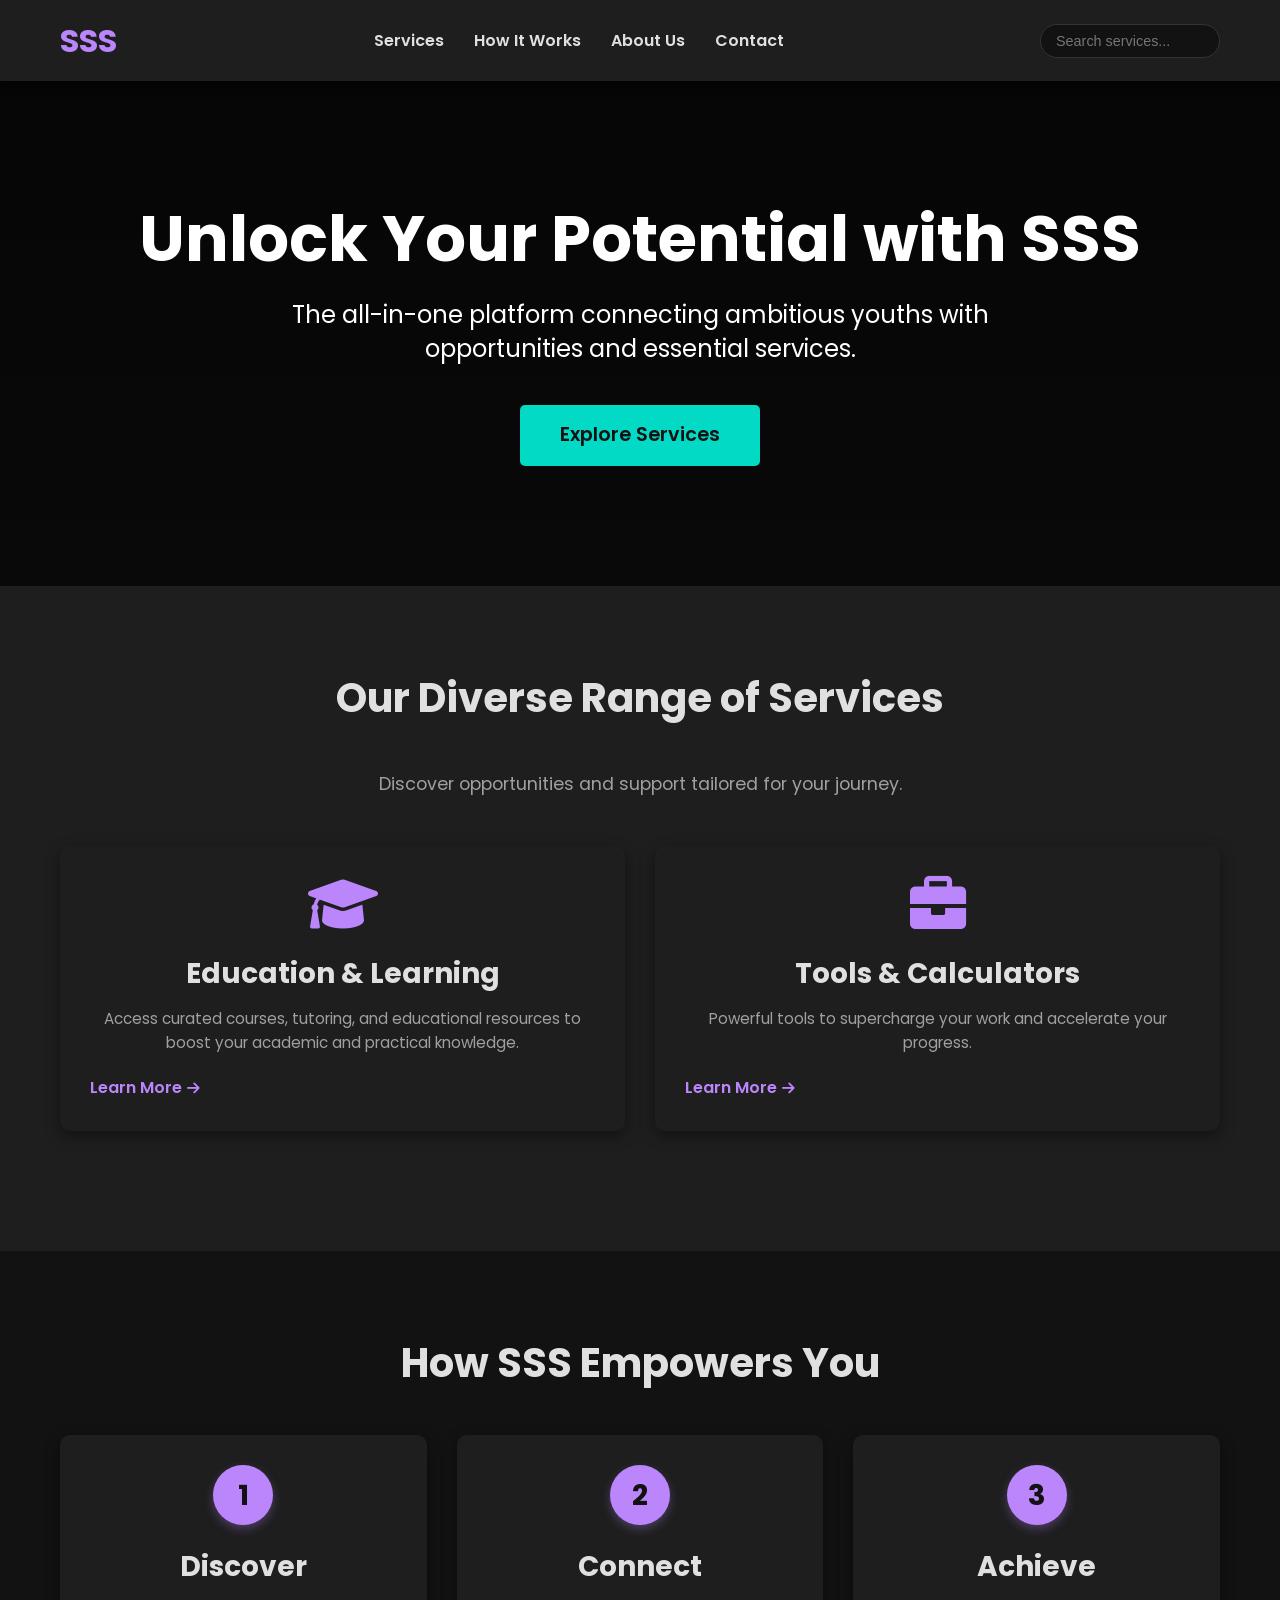
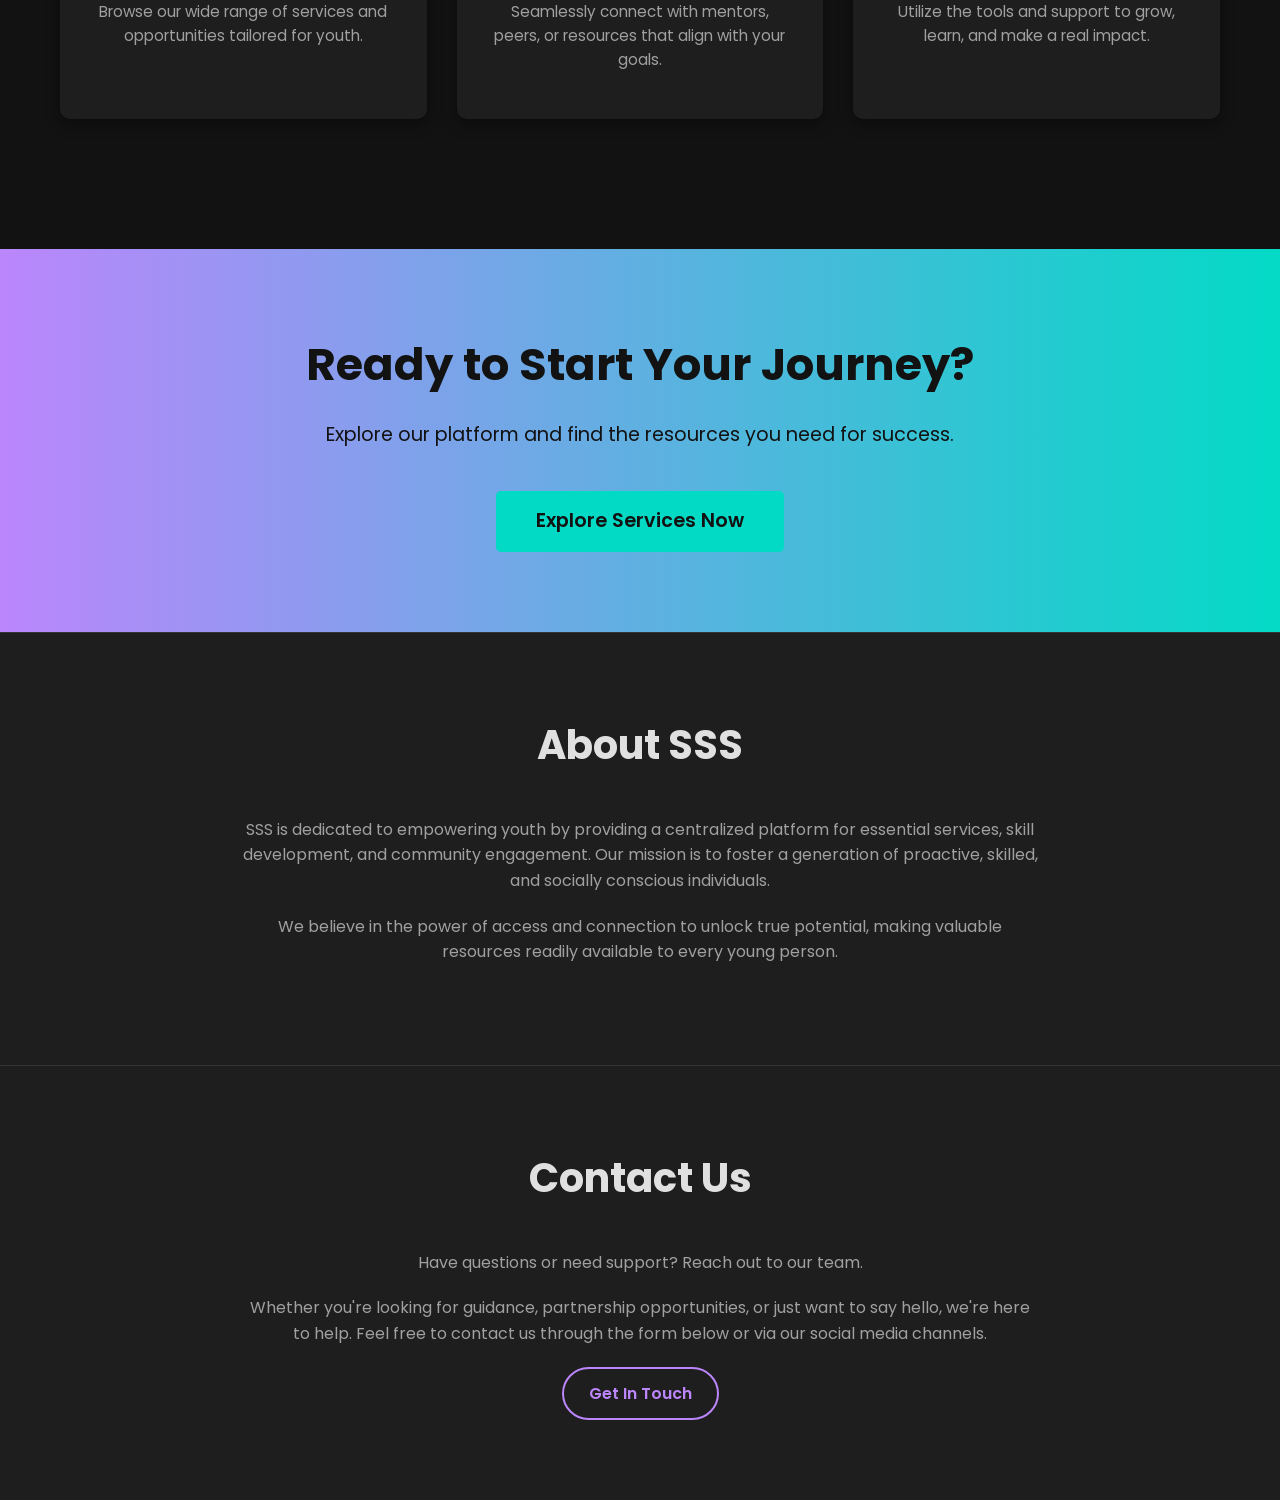
==== commit bbc2660f: "Update index.html" ====
--- a/docs/index.html
+++ b/docs/index.html
@@ -918,35 +918,7 @@
                             </a>
                           </div>
                           
-                        <div class="service-card">
-                            <i class="fas fa-hand-holding-heart service-icon"></i>
-                            <h3>Community & Volunteering</h3>
-                            <p>Engage with local initiatives and give back to your community through meaningful volunteer opportunities.</p>
-                            <a href="#" class="learn-more">Learn More <i class="fas fa-arrow-right"></i></a>
-                        </div>
-                        <div class="service-card">
-                            <i class="fas fa-lightbulb service-icon"></i>
-                            <h3>Innovation & Entrepreneurship</h3>
-                            <p>Ignite your entrepreneurial spirit with resources for idea development, startup support, and networking.</p>
-                            <a href="#" class="learn-more">Learn More <i class="fas fa-arrow-right"></i></a>
-                        </div>
-                        <div class="service-card coming-soon">
-                            <i class="fas fa-ellipsis-h service-icon"></i>
-                            <h3>[Future Service Category 1]</h3>
-                            <p>More exciting services are on the way to empower your journey.</p>
-                            <span class="status">Coming Soon</span>
-                        </div>
-                        <div class="service-card coming-soon">
-                            <i class="fas fa-ellipsis-h service-icon"></i>
-                            <h3>[Future Service Category 2]</h3>
-                            <p>Stay tuned for new opportunities and support systems.</p>
-                            <span class="status">Coming Soon</span>
-                        </div>
-                    </div>
-                    <div class="text-center">
-                        <a href="#" class="btn btn-secondary">View All Services</a>
-                    </div>
-                </div>
+                      
             </section>
 
             <section id="how-it-works" class="how-it-works">
@@ -998,7 +970,7 @@
             </section>
         </main>
 
-        <footer class="main-footer">
+<!--         <footer class="main-footer">
             <div class="container">
                 <div class="footer-links">
                     <div class="footer-col">
@@ -1039,7 +1011,7 @@
                 </div>
                 <div class="footer-bottom">
                     <p>&copy; 2025 SSS. All rights reserved.</p>
-                </div>
+                </div> -->
             </div>
         </footer>
     </div>
@@ -1137,4 +1109,4 @@
         });
     </script>
 </body>
-</html>+</html>
